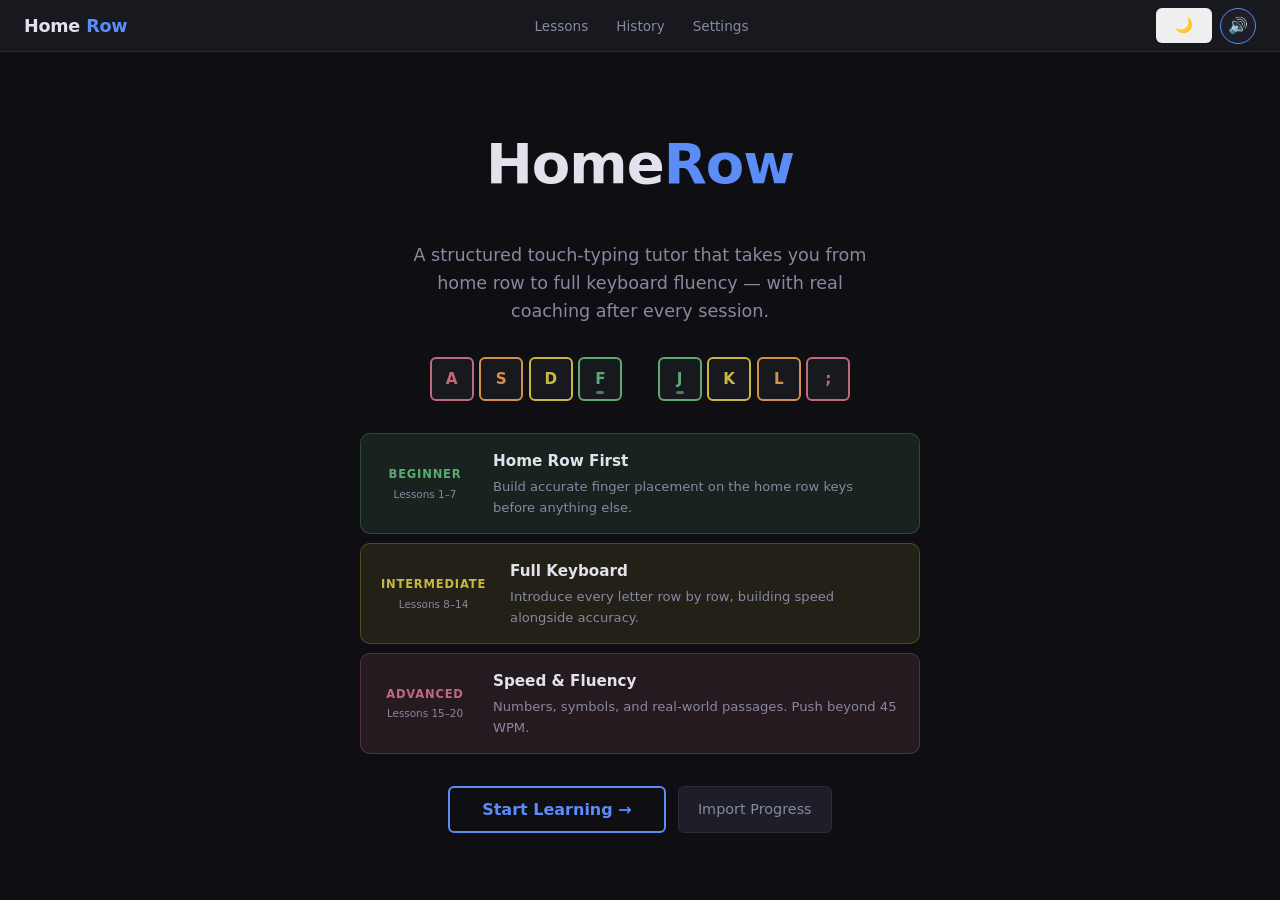
==== homerow.html @ 3796b51f "Add session pass/fail feedback, X button on tutorial modals, keyboard centering, and UX polish - Sum" ====
<!DOCTYPE html>
<html lang="en">
<head>
  <meta charset="UTF-8">
  <meta name="viewport" content="width=device-width, initial-scale=1.0">
  <title>HomeRow — Touch Typing Tutor</title>
  <meta name="description" content="HomeRow: a structured, phase-based touch typing tutor with AI coaching feedback.">
  <link rel="stylesheet" href="./css/style.css">
</head>
<body>

<div id="app">

  <!-- ═══════════════════════════════════════════════════════════
       TOOLBAR
  ════════════════════════════════════════════════════════════ -->
  <header id="toolbar">
    <button class="logo" data-screen="welcome">Home<span>Row</span></button>

    <nav id="toolbar-nav">
      <button class="nav-btn" data-screen="lessons">Lessons</button>
      <button class="nav-btn" data-screen="history">History</button>
      <button class="nav-btn" data-screen="settings">Settings</button>
    </nav>

    <div id="toolbar-right">
      <button id="theme-toggle" title="Switch to light mode">🌙</button>
      <button id="sound-toggle" class="on" title="Sound on — click to mute">🔊</button>
    </div>
  </header>

  <!-- ═══════════════════════════════════════════════════════════
       SCREEN: WELCOME
  ════════════════════════════════════════════════════════════ -->
  <main id="screen-welcome" class="screen active">
    <div class="welcome-logo">Home<span>Row</span></div>
    <p class="welcome-tagline">
      A structured touch-typing tutor that takes you from home row to full keyboard fluency — with real coaching after every session.
    </p>

    <div class="welcome-homerow">
      <div class="welcome-key" data-finger="left-pinky">A</div>
      <div class="welcome-key" data-finger="left-ring">S</div>
      <div class="welcome-key" data-finger="left-middle">D</div>
      <div class="welcome-key welcome-anchor" data-finger="left-index">F</div>
      <div class="welcome-spacer"></div>
      <div class="welcome-key welcome-anchor" data-finger="right-index">J</div>
      <div class="welcome-key" data-finger="right-middle">K</div>
      <div class="welcome-key" data-finger="right-ring">L</div>
      <div class="welcome-key" data-finger="right-pinky">;</div>
    </div>

    <div class="welcome-phases">
      <div class="phase-card phase-card--beginner">
        <div class="phase-label">
          <span class="phase-tag">Beginner</span>
          <span class="phase-lessons">Lessons 1–7</span>
        </div>
        <div class="phase-content">
          <h3>Home Row First</h3>
          <p>Build accurate finger placement on the home row keys before anything else.</p>
        </div>
      </div>
      <div class="phase-card phase-card--intermediate">
        <div class="phase-label">
          <span class="phase-tag">Intermediate</span>
          <span class="phase-lessons">Lessons 8–14</span>
        </div>
        <div class="phase-content">
          <h3>Full Keyboard</h3>
          <p>Introduce every letter row by row, building speed alongside accuracy.</p>
        </div>
      </div>
      <div class="phase-card phase-card--advanced">
        <div class="phase-label">
          <span class="phase-tag">Advanced</span>
          <span class="phase-lessons">Lessons 15–20</span>
        </div>
        <div class="phase-content">
          <h3>Speed &amp; Fluency</h3>
          <p>Numbers, symbols, and real-world passages. Push beyond 45 WPM.</p>
        </div>
      </div>
    </div>

    <div style="display: flex; gap: 0.75rem; flex-wrap: wrap; justify-content: center;">
      <button id="btn-start" class="btn-primary">Start Learning →</button>
      <button id="btn-import-welcome" class="btn-secondary">Import Progress</button>
    </div>
  </main>

  <!-- ═══════════════════════════════════════════════════════════
       SCREEN: LESSON SELECT
  ════════════════════════════════════════════════════════════ -->
  <main id="screen-lessons" class="screen">
    <h2>Choose a Lesson</h2>
    <p class="subtitle">Complete each lesson to unlock the next. Requires 90% accuracy and meeting the WPM target.</p>
    <div id="lessons-grid-root"></div>
  </main>

  <!-- ═══════════════════════════════════════════════════════════
       SCREEN: SESSION (TYPING)
  ════════════════════════════════════════════════════════════ -->
  <main id="screen-session" class="screen">

    <!-- Session header -->
    <div class="session-header">
      <div class="session-info">
        <h2 id="session-lesson-title">Lesson 1: Home Row</h2>
        <span id="session-phase-badge" class="phase-badge beginner">beginner</span>
        <span id="session-length" class="text-dim text-sm" style="margin-left: 0.5rem;">~18 min session</span>
      </div>
      <div class="session-stats">
        <div class="stat-pill">
          <div class="stat-val" id="live-wpm">0</div>
          <div class="stat-lbl">WPM</div>
        </div>
        <div class="stat-pill">
          <div class="stat-val" id="live-accuracy">100%</div>
          <div class="stat-lbl">Accuracy</div>
        </div>
        <div class="stat-pill">
          <div class="stat-val" id="session-time">0:00</div>
          <div class="stat-lbl">Time</div>
        </div>
      </div>
    </div>

    <!-- Exercise info and progress -->
    <div style="display: flex; align-items: center; justify-content: space-between; gap: 1rem;">
      <span class="exercise-label" id="exercise-label">Warmup</span>
      <span class="text-dim text-xs" id="exercise-progress-label">Exercise 1 of 4</span>
    </div>
    <div class="progress-track">
      <div class="progress-fill" id="progress-fill" style="width: 0%"></div>
    </div>

    <!-- Typing area -->
    <div class="typing-area">
      <div id="typing-text" tabindex="0" aria-label="Typing exercise text" role="textbox" aria-readonly="true"></div>
    </div>

    <!-- Keyboard diagram -->
    <div class="keyboard-wrap">
      <div class="keyboard-legend">
        <div class="legend-item"><div class="legend-dot pinky"></div>Pinky</div>
        <div class="legend-item"><div class="legend-dot ring"></div>Ring</div>
        <div class="legend-item"><div class="legend-dot middle"></div>Middle</div>
        <div class="legend-item"><div class="legend-dot index"></div>Index</div>
        <div class="legend-item"><div class="legend-dot thumb"></div>Thumb</div>
      </div>
      <div id="keyboard-diagram" class="keyboard-diagram"></div>
    </div>

    <!-- Footer hints -->
    <div class="session-footer">
      <span class="hint">Just start typing — no need to click the text box.</span>
      <button class="btn-secondary text-sm" id="btn-quit-session"
              onclick="if(confirm('End this session?')) { location.reload(); }">Quit Session</button>
    </div>

  </main>

  <!-- ═══════════════════════════════════════════════════════════
       SCREEN: SUMMARY
  ════════════════════════════════════════════════════════════ -->
  <main id="screen-summary" class="screen">

    <div class="summary-header">
      <h2>Session Complete 🎉</h2>
      <p>Here's how you did.</p>
    </div>

    <!-- Stats grid -->
    <div class="summary-stats">
      <div class="summary-stat">
        <div class="val accent" id="summary-wpm">—</div>
        <div class="lbl">WPM</div>
      </div>
      <div class="summary-stat">
        <div class="val good" id="summary-accuracy">—</div>
        <div class="lbl">Accuracy</div>
      </div>
      <div class="summary-stat">
        <div class="val" id="summary-duration">—</div>
        <div class="lbl">Duration</div>
      </div>
      <div class="summary-stat">
        <div class="val" id="summary-lesson" style="font-size: 1.4rem;">—</div>
        <div class="lbl">Lesson</div>
      </div>
    </div>

    <!-- Unlock banner (shown if lesson unlocked) -->
    <div id="unlock-banner" class="unlock-banner hidden">
      <span class="icon">🔓</span>
      <div>
        <strong>Lesson unlocked!</strong>
        <span id="unlock-lesson-title" style="color: var(--text-dim);">Next lesson title</span>
      </div>
    </div>

    <!-- Not-passed notice (shown if thresholds not met) -->
    <div id="not-passed-notice" class="not-passed-notice hidden">
      <p class="not-passed-heading">Not quite — keep practising this lesson.</p>
      <ul id="not-passed-reasons" class="not-passed-reasons"></ul>
    </div>

    <!-- Problem keys -->
    <div class="problem-keys-section">
      <h3>Problem Keys This Session</h3>
      <div id="problem-key-list" class="problem-key-list"></div>
    </div>

    <!-- AI Feedback -->
    <div class="ai-feedback">
      <h3>Coach Feedback</h3>
      <div id="ai-feedback-text">
        <span class="unavailable">Add your Anthropic API key in Settings to unlock personalised coaching feedback after each session.</span>
      </div>
    </div>

    <!-- Actions -->
    <div class="summary-actions">
      <button id="btn-retry" class="btn-secondary">Try Again</button>
      <button id="btn-next-lesson" class="btn-primary hidden">Next Lesson →</button>
      <button id="btn-lessons-from-summary" class="btn-secondary">All Lessons</button>
    </div>

  </main>

  <!-- ═══════════════════════════════════════════════════════════
       SCREEN: HISTORY
  ════════════════════════════════════════════════════════════ -->
  <main id="screen-history" class="screen">

    <h2>Your Progress</h2>
    <p class="subtitle">WPM and accuracy over your last 30 sessions.</p>

    <div id="history-empty" class="no-history hidden">
      <p>No sessions yet. Complete your first lesson to see your progress here.</p>
    </div>

    <div id="history-content" class="hidden">
      <div class="chart-wrap">
        <h3>Performance Over Time</h3>
        <canvas id="history-chart"></canvas>
        <div class="chart-legend">
          <div class="chart-legend-item">
            <div class="legend-line" style="background: #5b8cf7;"></div>
            WPM
          </div>
          <div class="chart-legend-item">
            <div class="legend-line" style="background: #4cbb8f; border-top: 2px dashed #4cbb8f; background: none;"></div>
            Accuracy %
          </div>
        </div>
      </div>

      <div class="history-table-wrap">
        <h3>Recent Sessions</h3>
        <table class="history-table">
          <thead>
            <tr>
              <th>Date</th>
              <th>Lesson</th>
              <th>Phase</th>
              <th>WPM</th>
              <th>Accuracy</th>
              <th>Duration</th>
            </tr>
          </thead>
          <tbody id="history-tbody"></tbody>
        </table>
      </div>
    </div>

  </main>

  <!-- ═══════════════════════════════════════════════════════════
       SCREEN: SETTINGS
  ════════════════════════════════════════════════════════════ -->
  <main id="screen-settings" class="screen">

    <h2>Settings</h2>
    <p class="subtitle">Preferences are saved automatically to your browser.</p>

    <!-- Appearance -->
    <div class="settings-section">
      <h3>Appearance</h3>

      <div class="setting-row">
        <div class="setting-info">
          <label for="setting-theme">Light Mode</label>
          <p>Switch between the default dark theme and a light theme.</p>
        </div>
        <div class="toggle-wrap">
          <label class="toggle">
            <input type="checkbox" id="setting-theme">
            <span class="toggle-slider"></span>
          </label>
        </div>
      </div>
    </div>

    <!-- Sound & Typing -->
    <div class="settings-section">
      <h3>Typing</h3>

      <div class="setting-row">
        <div class="setting-info">
          <label for="setting-sound">Sound Effects</label>
          <p>Play audio feedback on correct and incorrect keystrokes. Uses keypress.wav and error.wav from assets/sounds/.</p>
        </div>
        <div class="toggle-wrap">
          <label class="toggle">
            <input type="checkbox" id="setting-sound" checked>
            <span class="toggle-slider"></span>
          </label>
        </div>
      </div>

      <div class="setting-row">
        <div class="setting-info">
          <label for="setting-strict">Strict Mode</label>
          <p>Strict Mode requires you to fix every mistake before moving on. This slows you down at first but builds cleaner muscle memory and better accuracy habits long-term. Recommended once you're comfortable with basic key positions.</p>
        </div>
        <div class="toggle-wrap">
          <label class="toggle">
            <input type="checkbox" id="setting-strict">
            <span class="toggle-slider"></span>
          </label>
        </div>
      </div>
    </div>

    <!-- AI Feedback -->
    <div class="settings-section">
      <h3>AI Coaching Feedback</h3>

      <div class="setting-row api-key-row">
        <div class="setting-info">
          <label for="setting-api-key">Anthropic API Key</label>
          <p>Your API key is stored locally on this device only. Only required when running HomeRow locally (not on a server). Get a key at <a href="https://console.anthropic.com" target="_blank" rel="noopener">console.anthropic.com</a>.</p>
        </div>
        <div class="api-key-controls">
          <input type="password" id="setting-api-key" class="api-key-input" placeholder="sk-ant-…" autocomplete="off">
          <button id="btn-save-api-key" class="btn-secondary">Save</button>
        </div>
      </div>
    </div>

    <!-- Data -->
    <div class="settings-section">
      <h3>Progress &amp; Data</h3>

      <div class="setting-row">
        <div class="setting-info">
          <label>Export Progress</label>
          <p>Save all your progress, stats, and preferences as a JSON file. Suggested location: the backups/ folder in your HomeRow project.</p>
        </div>
        <div class="export-import-row">
          <button id="btn-export" class="btn-secondary">Export</button>
          <button id="btn-import" class="btn-secondary">Import</button>
        </div>
      </div>
    </div>

    <!-- Danger zone -->
    <div class="settings-section danger-zone">
      <h3>Danger Zone</h3>
      <div class="setting-row">
        <div class="setting-info">
          <label>Reset All Progress</label>
          <p>Permanently delete all lessons, stats, and saved data. This cannot be undone.</p>
        </div>
        <button id="btn-reset" class="btn-danger">Reset Everything</button>
      </div>
    </div>

  </main>

</div><!-- #app -->

<!-- ═══════════════════════════════════════════════════════════
     MODAL: Hand Placement Tutorial (shown once before first session)
════════════════════════════════════════════════════════════ -->
<div id="modal-hand-tutorial" class="modal-overlay">
  <div class="modal modal-wide">
    <button class="modal-close" id="btn-hand-tutorial-close" aria-label="Close">✕</button>
    <h3>Hand Position — Before You Start</h3>
    <p>Touch typing starts with your fingers in the right place. Spend 30 seconds on this and every lesson will go more smoothly.</p>

    <div class="tutorial-keyboard">
      <div class="tutorial-hand-group">
        <div class="tutorial-hand-label">Left Hand — Home Row</div>
        <div class="tutorial-hand-keys">
          <div class="tutorial-key-col">
            <div class="tutorial-key" data-finger="left-pinky">A</div>
            <span class="tutorial-key-label" data-finger="left-pinky">Pinky</span>
          </div>
          <div class="tutorial-key-col">
            <div class="tutorial-key" data-finger="left-ring">S</div>
            <span class="tutorial-key-label" data-finger="left-ring">Ring</span>
          </div>
          <div class="tutorial-key-col">
            <div class="tutorial-key" data-finger="left-middle">D</div>
            <span class="tutorial-key-label" data-finger="left-middle">Middle</span>
          </div>
          <div class="tutorial-key-col">
            <div class="tutorial-key tutorial-anchor" data-finger="left-index">F</div>
            <span class="tutorial-key-label" data-finger="left-index">Index</span>
          </div>
        </div>
      </div>
      <div class="tutorial-spacer"></div>
      <div class="tutorial-hand-group">
        <div class="tutorial-hand-label">Right Hand — Home Row</div>
        <div class="tutorial-hand-keys">
          <div class="tutorial-key-col">
            <div class="tutorial-key tutorial-anchor" data-finger="right-index">J</div>
            <span class="tutorial-key-label" data-finger="right-index">Index</span>
          </div>
          <div class="tutorial-key-col">
            <div class="tutorial-key" data-finger="right-middle">K</div>
            <span class="tutorial-key-label" data-finger="right-middle">Middle</span>
          </div>
          <div class="tutorial-key-col">
            <div class="tutorial-key" data-finger="right-ring">L</div>
            <span class="tutorial-key-label" data-finger="right-ring">Ring</span>
          </div>
          <div class="tutorial-key-col">
            <div class="tutorial-key" data-finger="right-pinky">;</div>
            <span class="tutorial-key-label" data-finger="right-pinky">Pinky</span>
          </div>
        </div>
      </div>
    </div>
    <div class="tutorial-spacebar-col">
      <div class="tutorial-key tutorial-spacebar" data-finger="thumb">Space</div>
      <span class="tutorial-key-label" data-finger="thumb">Thumb</span>
    </div>

    <ul class="tutorial-tips">
      <li><strong>F and J have raised bumps</strong> — use them to find home position without looking down.</li>
      <li><strong>Curve your fingers lightly</strong> — rest them gently on the keys, not pressing down.</li>
      <li><strong>Return after every keystroke</strong> — always bring fingers back to home row after reaching for another key.</li>
      <li><strong>Eyes on the screen</strong> — the keyboard diagram at the bottom of each session shows which finger to use.</li>
    </ul>

    <button id="btn-hand-tutorial-done" class="btn-primary btn-full">I'm Ready — Let's Type</button>
  </div>
</div>

<!-- ═══════════════════════════════════════════════════════════
     MODAL: New Key Intro (shown at session start when new keys are introduced)
════════════════════════════════════════════════════════════ -->
<div id="modal-new-keys" class="modal-overlay">
  <div class="modal modal-wide">
    <button class="modal-close" id="btn-new-keys-close" aria-label="Close">✕</button>
    <h3>New Keys This Lesson</h3>
    <p id="new-keys-note" class="new-keys-note" hidden></p>
    <p>Here's which finger to use for each new key. The keyboard diagram will highlight the correct finger as you type — don't worry about memorising this now.</p>
    <div id="new-key-cards" class="new-key-cards"></div>
    <button id="btn-new-keys-done" class="btn-primary btn-full">Start Session</button>
  </div>
</div>

<!-- ═══════════════════════════════════════════════════════════
     MODAL: Confirm Reset
════════════════════════════════════════════════════════════ -->
<div id="modal-reset" class="modal-overlay">
  <div class="modal">
    <h3>Reset All Progress?</h3>
    <p>This will permanently delete all your lessons, session history, problem key data, and preferences. This action cannot be undone. Export your progress first if you want a backup.</p>
    <div class="modal-actions">
      <button id="btn-cancel-reset" class="btn-secondary">Cancel</button>
      <button id="btn-confirm-reset" class="btn-danger">Yes, Reset Everything</button>
    </div>
  </div>
</div>

<!-- Toast container -->
<div id="toast-container"></div>

<!-- ─── Scripts ──────────────────────────────────────────────────────────── -->
<!-- Load order matters: storage → tracker → lessons → app -->
<script src="./js/storage.js"></script>
<script src="./js/tracker.js"></script>
<script src="./js/lessons.js"></script>
<script src="./js/app.js"></script>

</body>
</html>
---- css/style.css ----
/* ══════════════════════════════════════════════════════════════════════════════
   HomeRow — Main Stylesheet
   Dark mode, calm and focused. All visual design lives here.
   ══════════════════════════════════════════════════════════════════════════════ */

/* ─── Variables ──────────────────────────────────────────────────────────────── */

:root {
  --bg:         #0f0f13;
  --surface:    #18181f;
  --card:       #1e1e28;
  --border:     #2a2a38;
  --input-bg:   #13131a;

  --text:       #e2e2ec;
  --text-dim:   #8888a0;
  --text-faint: #444458;

  --accent:     #5b8cf7;
  --accent-dim: #3a6be0;
  --success:    #4cbb8f;
  --error:      #e05c6e;
  --warning:    #e8a84e;
  --info:       #7bbfed;

  /* Finger colours */
  --finger-pinky:  #c0697a;
  --finger-ring:   #d4904d;
  --finger-middle: #c9b840;
  --finger-index:  #5baa72;
  --finger-thumb:  #5b8cf7;

  /* Phase / session badge tints */
  --badge-bg-beginner:     #1a3a2a;
  --badge-bg-intermediate: #2a2a1a;
  --badge-bg-advanced:     #1a1a3a;

  --radius:    10px;
  --radius-sm: 6px;
  --shadow:    0 4px 24px rgba(0,0,0,0.5);
  --transition: 0.18s ease;
}

/* ─── Light Mode Overrides ───────────────────────────────────────────────────── */

body.light {
  --bg:         #f2f2f7;
  --surface:    #ffffff;
  --card:       #e8e8f0;
  --border:     #d0d0e0;
  --input-bg:   #fafafd;

  --text:       #1a1a2e;
  --text-dim:   #55556a;
  --text-faint: #aaaabc;

  --shadow: 0 4px 24px rgba(0,0,0,0.10);

  /* Phase / session badge tints */
  --badge-bg-beginner:     #d4ede2;
  --badge-bg-intermediate: #ede8d4;
  --badge-bg-advanced:     #d4d4ed;

  /* Finger colours — slightly deeper for contrast on light bg */
  --finger-pinky:  #b85566;
  --finger-ring:   #c47a35;
  --finger-middle: #a89a20;
  --finger-index:  #3d9458;
  --finger-thumb:  #3a6be0;
}

/* ─── Reset & Base ───────────────────────────────────────────────────────────── */

*, *::before, *::after { box-sizing: border-box; margin: 0; padding: 0; }

html { font-size: 16px; }

body {
  font-family: 'Segoe UI', system-ui, -apple-system, sans-serif;
  background: var(--bg);
  color: var(--text);
  min-height: 100vh;
  line-height: 1.6;
  overflow-x: hidden;
}

a { color: var(--accent); text-decoration: none; }
a:hover { text-decoration: underline; }

button {
  cursor: pointer;
  font-family: inherit;
  font-size: 0.9rem;
  border: none;
  border-radius: var(--radius-sm);
  padding: 0.55rem 1.2rem;
  transition: filter var(--transition), transform var(--transition), background var(--transition);
}
button:hover  { filter: brightness(1.1); }
button:active { transform: scale(0.97); }

input, select, textarea {
  font-family: inherit;
  font-size: 0.9rem;
  background: var(--input-bg);
  color: var(--text);
  border: 1px solid var(--border);
  border-radius: var(--radius-sm);
  padding: 0.5rem 0.75rem;
  outline: none;
  transition: border-color var(--transition);
}
input:focus, select:focus, textarea:focus {
  border-color: var(--accent);
}

/* ─── Layout ─────────────────────────────────────────────────────────────────── */

#app {
  display: flex;
  flex-direction: column;
  min-height: 100vh;
}

/* ─── Header / Toolbar ───────────────────────────────────────────────────────── */

#toolbar {
  display: flex;
  align-items: center;
  justify-content: space-between;
  padding: 0 1.5rem;
  height: 52px;
  background: var(--surface);
  border-bottom: 1px solid var(--border);
  position: sticky;
  top: 0;
  z-index: 100;
  gap: 1rem;
}

#toolbar .logo {
  font-size: 1.1rem;
  font-weight: 700;
  color: var(--text);
  letter-spacing: -0.3px;
  display: flex;
  align-items: center;
  gap: 0.4rem;
  background: none;
  border: none;
  padding: 0;
  cursor: pointer;
  transition: opacity var(--transition);
}
#toolbar .logo:hover { opacity: 0.75; }
#toolbar .logo span { color: var(--accent); }

#toolbar-nav {
  display: flex;
  align-items: center;
  gap: 0.25rem;
}

.nav-btn {
  background: transparent;
  color: var(--text-dim);
  padding: 0.4rem 0.75rem;
  border-radius: var(--radius-sm);
  font-size: 0.85rem;
}
.nav-btn:hover  { background: var(--card); color: var(--text); filter: none; }
.nav-btn.active { background: var(--card); color: var(--accent); }

#toolbar-right {
  display: flex;
  align-items: center;
  gap: 0.5rem;
}

/* Sound toggle */
#sound-toggle {
  background: var(--card);
  color: var(--text-dim);
  border: 1px solid var(--border);
  width: 36px;
  height: 36px;
  border-radius: 50%;
  font-size: 1rem;
  display: flex;
  align-items: center;
  justify-content: center;
  padding: 0;
  transition: color var(--transition), border-color var(--transition);
}
#sound-toggle.on  { color: var(--accent); border-color: var(--accent); }
#sound-toggle.off { color: var(--text-faint); }

/* ─── Screens ────────────────────────────────────────────────────────────────── */

.screen {
  display: none;
  flex: 1;
  padding: 2rem 1.5rem;
  max-width: 900px;
  margin: 0 auto;
  width: 100%;
  animation: fadeIn 0.25s ease;
}
.screen.active { display: flex; flex-direction: column; }

@keyframes fadeIn { from { opacity: 0; transform: translateY(8px); } to { opacity: 1; transform: none; } }

/* ─── Welcome Screen ─────────────────────────────────────────────────────────── */

#screen-welcome {
  align-items: center;
  justify-content: center;
  text-align: center;
  gap: 2rem;
}

.welcome-logo {
  font-size: 3.5rem;
  font-weight: 800;
  letter-spacing: -1px;
  color: var(--text);
}
.welcome-logo span { color: var(--accent); }

.welcome-tagline {
  font-size: 1.1rem;
  color: var(--text-dim);
  max-width: 480px;
}

/* Home row key display on welcome screen */
.welcome-homerow {
  display: flex;
  align-items: center;
  justify-content: center;
  gap: 0.35rem;
}
.welcome-spacer { width: 1.5rem; flex-shrink: 0; }
.welcome-key {
  width: 44px;
  height: 44px;
  border-radius: var(--radius-sm);
  border: 2px solid var(--border);
  background: var(--surface);
  display: flex;
  align-items: center;
  justify-content: center;
  font-size: 0.95rem;
  font-weight: 700;
  text-transform: uppercase;
  position: relative;
  transition: border-color var(--transition);
}
.welcome-key[data-finger="left-pinky"],
.welcome-key[data-finger="right-pinky"]  { border-color: var(--finger-pinky); color: var(--finger-pinky); }
.welcome-key[data-finger="left-ring"],
.welcome-key[data-finger="right-ring"]   { border-color: var(--finger-ring);  color: var(--finger-ring); }
.welcome-key[data-finger="left-middle"],
.welcome-key[data-finger="right-middle"] { border-color: var(--finger-middle); color: var(--finger-middle); }
.welcome-key[data-finger="left-index"],
.welcome-key[data-finger="right-index"]  { border-color: var(--finger-index); color: var(--finger-index); }
.welcome-anchor {
  position: relative;
}
.welcome-anchor::after {
  content: '';
  position: absolute;
  bottom: 5px;
  left: 50%;
  transform: translateX(-50%);
  width: 8px;
  height: 3px;
  border-radius: 2px;
  background: currentColor;
  opacity: 0.7;
}

.welcome-phases {
  display: flex;
  flex-direction: column;
  gap: 0.6rem;
  width: 100%;
  max-width: 560px;
}

.phase-card {
  display: flex;
  align-items: center;
  gap: 1.5rem;
  padding: 0.9rem 1.25rem;
  border-radius: var(--radius);
  border: 1px solid transparent;
  text-align: left;
}
.phase-card--beginner    { background: rgba(91, 170, 114, 0.12); border-color: rgba(91, 170, 114, 0.3); }
.phase-card--intermediate { background: rgba(201, 184, 64, 0.10); border-color: rgba(201, 184, 64, 0.28); }
.phase-card--advanced    { background: rgba(192, 105, 122, 0.12); border-color: rgba(192, 105, 122, 0.3); }

.phase-label {
  display: flex;
  flex-direction: column;
  align-items: center;
  min-width: 5.5rem;
  flex-shrink: 0;
  gap: 0.15rem;
}
.phase-tag {
  font-size: 0.72rem;
  font-weight: 700;
  text-transform: uppercase;
  letter-spacing: 0.07em;
}
.phase-card--beginner    .phase-tag { color: var(--finger-index); }
.phase-card--intermediate .phase-tag { color: var(--finger-middle); }
.phase-card--advanced    .phase-tag { color: var(--finger-pinky); }
.phase-lessons {
  font-size: 0.65rem;
  color: var(--text-dim);
  white-space: nowrap;
}

.phase-content h3 { font-size: 0.95rem; margin-bottom: 0.2rem; }
.phase-content p  { font-size: 0.82rem; color: var(--text-dim); margin: 0; }

.btn-primary {
  background: transparent;
  color: var(--accent);
  border: 2px solid var(--accent);
  font-size: 1rem;
  font-weight: 600;
  padding: 0.75rem 2rem;
  border-radius: var(--radius-sm);
}
.btn-primary:hover { background: var(--accent); color: #fff; filter: none; }

.btn-secondary {
  background: var(--card);
  color: var(--text-dim);
  border: 1px solid var(--border);
}
.btn-secondary:hover { background: var(--accent); color: #fff; border-color: var(--accent); filter: none; }

/* Keyboard navigation focus — same visual as hover */
.kb-focus {
  background: var(--accent) !important;
  color: #fff !important;
  border-color: var(--accent) !important;
  filter: none !important;
  outline: none;
}

/* ─── Lesson Select Screen ───────────────────────────────────────────────────── */

#screen-lessons h2 {
  font-size: 1.4rem;
  margin-bottom: 0.4rem;
}
#screen-lessons .subtitle {
  color: var(--text-dim);
  font-size: 0.9rem;
  margin-bottom: 1.75rem;
}

.phase-section { margin-bottom: 2rem; }
.phase-section h3 {
  font-size: 0.78rem;
  font-weight: 700;
  text-transform: uppercase;
  letter-spacing: 0.1em;
  color: var(--text-dim);
  margin-bottom: 0.75rem;
  padding-bottom: 0.5rem;
  border-bottom: 1px solid var(--border);
}

.lessons-grid {
  display: grid;
  grid-template-columns: repeat(auto-fill, minmax(240px, 1fr));
  gap: 0.75rem;
}

.lesson-card {
  background: var(--card);
  border: 1px solid var(--border);
  border-radius: var(--radius);
  padding: 1rem 1.25rem;
  cursor: pointer;
  transition: border-color var(--transition), background var(--transition), transform var(--transition);
  position: relative;
}
.lesson-card:hover:not(.locked) {
  border-color: var(--accent);
  background: var(--border);
  transform: translateY(-2px);
}
.lesson-card.locked {
  opacity: 0.45;
  cursor: not-allowed;
}
.lesson-card.current { border-color: var(--accent); }
.lesson-card.completed { border-color: var(--success); }

.lesson-card .lesson-num {
  font-size: 0.72rem;
  color: var(--text-faint);
  font-weight: 600;
  text-transform: uppercase;
  letter-spacing: 0.06em;
  margin-bottom: 0.3rem;
}
.lesson-card h4 { font-size: 0.95rem; margin-bottom: 0.2rem; }
.lesson-card .lesson-keys {
  font-size: 0.78rem;
  color: var(--text-dim);
  font-family: 'Courier New', monospace;
}
.lesson-card .lesson-status {
  position: absolute;
  top: 0.75rem;
  right: 0.85rem;
  font-size: 0.9rem;
}
.lesson-card .best-stats {
  margin-top: 0.6rem;
  font-size: 0.75rem;
  color: var(--text-dim);
}
.best-stats .stat { color: var(--success); font-weight: 600; }

/* ─── Session Screen ─────────────────────────────────────────────────────────── */

#screen-session {
  gap: 1.25rem;
}

/* Session header */
.session-header {
  display: flex;
  align-items: center;
  justify-content: space-between;
  flex-wrap: wrap;
  gap: 0.5rem;
}
.session-info h2 { font-size: 1.1rem; }
.session-info .phase-badge {
  display: inline-block;
  font-size: 0.7rem;
  font-weight: 700;
  text-transform: uppercase;
  letter-spacing: 0.08em;
  padding: 0.2rem 0.55rem;
  border-radius: 20px;
  margin-left: 0.5rem;
  vertical-align: middle;
}
.phase-badge.beginner     { background: var(--badge-bg-beginner);     color: var(--success); }
.phase-badge.intermediate { background: var(--badge-bg-intermediate); color: var(--warning); }
.phase-badge.advanced     { background: var(--badge-bg-advanced);     color: var(--info); }

.session-stats {
  display: flex;
  gap: 1.25rem;
}
.stat-pill {
  text-align: center;
}
.stat-pill .stat-val {
  font-size: 1.4rem;
  font-weight: 700;
  line-height: 1;
  color: var(--text);
}
.stat-pill .stat-lbl {
  font-size: 0.7rem;
  color: var(--text-dim);
  text-transform: uppercase;
  letter-spacing: 0.06em;
}

/* Exercise label */
.exercise-label {
  font-size: 0.78rem;
  font-weight: 600;
  color: var(--text-dim);
  text-transform: uppercase;
  letter-spacing: 0.08em;
}

/* Progress bar */
.progress-track {
  height: 4px;
  background: var(--border);
  border-radius: 2px;
  overflow: hidden;
}
.progress-fill {
  height: 100%;
  background: var(--accent);
  border-radius: 2px;
  transition: width 0.1s ease;
}

/* Typing area */
.typing-area {
  background: var(--card);
  border: 1px solid var(--border);
  border-radius: var(--radius);
  padding: 1.75rem 2rem;
  min-height: 100px;
  position: relative;
}

#typing-text {
  font-family: 'Courier New', 'Consolas', monospace;
  font-size: 1.35rem;
  line-height: 2;
  letter-spacing: 0.04em;
  word-break: break-word;
  user-select: none;
  outline: none;
}

#typing-text span {
  position: relative;
  transition: color 0.05s;
}
#typing-text span.pending  { color: var(--text-faint); }
#typing-text span.correct  { color: var(--success); }
#typing-text span.error    { color: var(--error); text-decoration: underline; }
#typing-text span.current {
  color: var(--text);
  background: rgba(91,140,247,0.18);
  border-radius: 2px;
  outline: 2px solid var(--accent);
  outline-offset: 1px;
  animation: blink 1s step-end infinite;
}
@keyframes blink {
  50% { outline-color: transparent; }
}

/* Cursor shaking on strict mode error */
.typing-area.shake {
  animation: shake 0.3s ease;
}
@keyframes shake {
  0%, 100% { transform: translateX(0); }
  20%       { transform: translateX(-5px); }
  40%       { transform: translateX(5px); }
  60%       { transform: translateX(-3px); }
  80%       { transform: translateX(3px); }
}

.session-footer {
  display: flex;
  align-items: center;
  justify-content: space-between;
  flex-wrap: wrap;
  gap: 0.5rem;
}
.session-footer .hint {
  font-size: 0.8rem;
  color: var(--text-faint);
}

/* ─── Keyboard Diagram ───────────────────────────────────────────────────────── */

.keyboard-wrap {
  background: var(--surface);
  border: 1px solid var(--border);
  border-radius: var(--radius);
  padding: 1rem 1.25rem;
  display: flex;
  flex-direction: column;
  align-items: center;
}

.keyboard-legend {
  display: flex;
  gap: 1rem;
  flex-wrap: wrap;
  justify-content: center;
  margin-bottom: 0.75rem;
}
.legend-item {
  display: flex;
  align-items: center;
  gap: 0.35rem;
  font-size: 0.72rem;
  color: var(--text-dim);
}
.legend-dot {
  width: 10px;
  height: 10px;
  border-radius: 50%;
}
.legend-dot.pinky  { background: var(--finger-pinky); }
.legend-dot.ring   { background: var(--finger-ring); }
.legend-dot.middle { background: var(--finger-middle); }
.legend-dot.index  { background: var(--finger-index); }
.legend-dot.thumb  { background: var(--finger-thumb); }

.keyboard-diagram {
  display: flex;
  flex-direction: column;
  gap: 4px;
  align-items: flex-start;
}

.kb-row {
  display: flex;
  gap: 4px;
}

.kb-key {
  display: flex;
  align-items: center;
  justify-content: center;
  width: 36px;
  height: 36px;
  border-radius: 5px;
  font-family: 'Courier New', monospace;
  font-size: 0.7rem;
  font-weight: 600;
  background: var(--card);
  border: 1px solid var(--border);
  color: var(--text-dim);
  transition: all 0.12s ease;
  position: relative;
}

/* Finger colour dots on keys */
.kb-key[data-finger="left-pinky"]   { border-bottom: 3px solid var(--finger-pinky); }
.kb-key[data-finger="left-ring"]    { border-bottom: 3px solid var(--finger-ring); }
.kb-key[data-finger="left-middle"]  { border-bottom: 3px solid var(--finger-middle); }
.kb-key[data-finger="left-index"]   { border-bottom: 3px solid var(--finger-index); }
.kb-key[data-finger="right-index"]  { border-bottom: 3px solid var(--finger-index); }
.kb-key[data-finger="right-middle"] { border-bottom: 3px solid var(--finger-middle); }
.kb-key[data-finger="right-ring"]   { border-bottom: 3px solid var(--finger-ring); }
.kb-key[data-finger="right-pinky"]  { border-bottom: 3px solid var(--finger-pinky); }

/* Active key (next to type) */
.kb-key.active {
  background: var(--accent);
  color: #fff;
  border-color: var(--accent);
  transform: scale(1.18);
  z-index: 1;
  box-shadow: 0 0 14px rgba(91,140,247,0.6);
  animation: keyPulse 0.6s ease infinite alternate;
}
@keyframes keyPulse {
  from { box-shadow: 0 0 8px rgba(91,140,247,0.4); }
  to   { box-shadow: 0 0 20px rgba(91,140,247,0.85); }
}

/* Space bar */
.kb-spacebar {
  width: 200px;
  height: 32px;
  border-radius: 5px;
  background: var(--card);
  border: 1px solid var(--border);
  border-bottom: 3px solid var(--finger-thumb);
  margin: 0 auto;
  transition: all 0.12s ease;
}
.kb-spacebar.active {
  background: var(--accent);
  border-color: var(--accent);
  box-shadow: 0 0 14px rgba(91,140,247,0.6);
}

/* ─── Summary Screen ─────────────────────────────────────────────────────────── */

#screen-summary {
  gap: 1.5rem;
}

.summary-header { text-align: center; }
.summary-header h2 {
  font-size: 1.8rem;
  margin-bottom: 0.35rem;
}
.summary-header p { color: var(--text-dim); }

.summary-stats {
  display: grid;
  grid-template-columns: repeat(4, 1fr);
  gap: 1rem;
}

.summary-stat {
  background: var(--card);
  border: 1px solid var(--border);
  border-radius: var(--radius);
  padding: 1.1rem;
  text-align: center;
}
.summary-stat .val {
  font-size: 2.2rem;
  font-weight: 700;
  line-height: 1.1;
}
.summary-stat .val.good    { color: var(--success); }
.summary-stat .val.warning { color: var(--warning); }
.summary-stat .val.accent  { color: var(--accent); }
.summary-stat .lbl {
  font-size: 0.75rem;
  color: var(--text-dim);
  text-transform: uppercase;
  letter-spacing: 0.07em;
  margin-top: 0.25rem;
}

/* Unlock banner */
.unlock-banner {
  background: linear-gradient(135deg, #1a2a1a, #1e3028);
  border: 1px solid var(--success);
  border-radius: var(--radius);
  padding: 1rem 1.5rem;
  display: flex;
  align-items: center;
  gap: 0.75rem;
  font-size: 0.9rem;
}
.unlock-banner .icon { font-size: 1.4rem; }
.unlock-banner strong { color: var(--success); }

.not-passed-notice {
  background: rgba(255, 90, 90, 0.08);
  border: 1px solid rgba(255, 90, 90, 0.35);
  border-radius: var(--radius);
  padding: 0.9rem 1.25rem;
  font-size: 0.88rem;
}
.not-passed-heading {
  font-weight: 600;
  color: var(--text);
  margin: 0 0 0.5rem;
}
.not-passed-reasons {
  list-style: none;
  padding: 0;
  margin: 0;
  display: flex;
  flex-direction: column;
  gap: 0.25rem;
}
.not-passed-fail {
  color: #ff6b6b;
}
.not-passed-fail::before { content: '✗  '; }

/* Problem keys */
.problem-keys-section { }
.problem-keys-section h3 {
  font-size: 0.85rem;
  font-weight: 600;
  color: var(--text-dim);
  margin-bottom: 0.75rem;
  text-transform: uppercase;
  letter-spacing: 0.07em;
}

.problem-key-list {
  display: flex;
  gap: 0.5rem;
  flex-wrap: wrap;
}

.problem-key-chip {
  background: var(--card);
  border: 1px solid var(--border);
  border-radius: 6px;
  padding: 0.3rem 0.75rem;
  font-family: 'Courier New', monospace;
  font-size: 0.85rem;
  display: flex;
  align-items: center;
  gap: 0.4rem;
}
.problem-key-chip .rate {
  color: var(--error);
  font-size: 0.72rem;
  font-weight: 600;
}

/* AI Feedback */
.ai-feedback {
  background: var(--card);
  border: 1px solid var(--border);
  border-left: 3px solid var(--accent);
  border-radius: var(--radius);
  padding: 1.25rem 1.5rem;
}
.ai-feedback h3 {
  font-size: 0.8rem;
  font-weight: 700;
  color: var(--accent);
  text-transform: uppercase;
  letter-spacing: 0.08em;
  margin-bottom: 0.75rem;
}
.ai-feedback p {
  font-size: 0.92rem;
  line-height: 1.65;
  color: var(--text);
}
.ai-feedback .loading {
  color: var(--text-dim);
  font-style: italic;
}
.ai-feedback .unavailable { color: var(--text-dim); font-size: 0.85rem; }
.ai-feedback .feedback-upgrade { color: var(--text-dim); font-size: 0.8rem; margin-top: 0.5rem; }

/* Summary actions */
.summary-actions {
  display: flex;
  gap: 0.75rem;
  justify-content: center;
  flex-wrap: wrap;
}

/* ─── History Screen ─────────────────────────────────────────────────────────── */

#screen-history {
  gap: 1.5rem;
}

#screen-history h2 {
  font-size: 1.4rem;
  margin-bottom: 0.15rem;
}
#screen-history .subtitle {
  color: var(--text-dim);
  font-size: 0.9rem;
  margin-bottom: 1rem;
}

.chart-wrap {
  background: var(--card);
  border: 1px solid var(--border);
  border-radius: var(--radius);
  padding: 1.5rem;
}
.chart-wrap h3 {
  font-size: 0.85rem;
  font-weight: 600;
  color: var(--text-dim);
  margin-bottom: 1rem;
  text-transform: uppercase;
  letter-spacing: 0.07em;
}

#history-chart {
  width: 100%;
  height: 220px;
  display: block;
}

.chart-legend {
  display: flex;
  gap: 1.25rem;
  margin-top: 0.75rem;
  flex-wrap: wrap;
}
.chart-legend-item {
  display: flex;
  align-items: center;
  gap: 0.4rem;
  font-size: 0.78rem;
  color: var(--text-dim);
}
.legend-line {
  width: 24px;
  height: 3px;
  border-radius: 2px;
}

.history-table-wrap {
  background: var(--card);
  border: 1px solid var(--border);
  border-radius: var(--radius);
  overflow: hidden;
}
.history-table-wrap h3 {
  font-size: 0.85rem;
  font-weight: 600;
  color: var(--text-dim);
  padding: 0.85rem 1.25rem;
  border-bottom: 1px solid var(--border);
  text-transform: uppercase;
  letter-spacing: 0.07em;
}

.history-table {
  width: 100%;
  border-collapse: collapse;
  font-size: 0.85rem;
}
.history-table th {
  text-align: left;
  padding: 0.5rem 1.25rem;
  color: var(--text-dim);
  font-weight: 600;
  font-size: 0.75rem;
  text-transform: uppercase;
  letter-spacing: 0.06em;
  border-bottom: 1px solid var(--border);
}
.history-table td {
  padding: 0.55rem 1.25rem;
  border-bottom: 1px solid rgba(255,255,255,0.04);
  color: var(--text);
}
.history-table tr:last-child td { border-bottom: none; }
.history-table tr:hover td { background: rgba(255,255,255,0.03); }

.badge {
  display: inline-block;
  padding: 0.15rem 0.5rem;
  border-radius: 20px;
  font-size: 0.7rem;
  font-weight: 600;
  text-transform: capitalize;
}
.badge.beginner     { background: var(--badge-bg-beginner);     color: var(--success); }
.badge.intermediate { background: var(--badge-bg-intermediate); color: var(--warning); }
.badge.advanced     { background: var(--badge-bg-advanced);     color: var(--info); }

.no-history {
  text-align: center;
  padding: 3rem;
  color: var(--text-dim);
  font-size: 0.9rem;
}

/* ─── Settings Screen ────────────────────────────────────────────────────────── */

#screen-settings {
  gap: 1.5rem;
  max-width: 680px;
}

#screen-settings h2 {
  font-size: 1.4rem;
  margin-bottom: 0.15rem;
}
#screen-settings .subtitle {
  color: var(--text-dim);
  font-size: 0.9rem;
  margin-bottom: 0.5rem;
}

.settings-section {
  background: var(--card);
  border: 1px solid var(--border);
  border-radius: var(--radius);
  overflow: hidden;
}
.settings-section h3 {
  font-size: 0.78rem;
  font-weight: 700;
  text-transform: uppercase;
  letter-spacing: 0.09em;
  color: var(--text-dim);
  padding: 0.85rem 1.25rem;
  border-bottom: 1px solid var(--border);
}

.setting-row {
  display: flex;
  align-items: flex-start;
  justify-content: space-between;
  padding: 1rem 1.25rem;
  gap: 1.5rem;
  border-bottom: 1px solid rgba(255,255,255,0.04);
}
.setting-row:last-child { border-bottom: none; }

.setting-info { flex: 1; }
.setting-info label {
  display: block;
  font-size: 0.9rem;
  font-weight: 500;
  margin-bottom: 0.25rem;
  cursor: pointer;
}
.setting-info p {
  font-size: 0.8rem;
  color: var(--text-dim);
  line-height: 1.5;
}

/* Toggle switch */
.toggle-wrap { flex-shrink: 0; margin-top: 4px; }
.toggle {
  position: relative;
  width: 44px;
  height: 24px;
  display: inline-block;
}
.toggle input { display: none; }
.toggle-slider {
  position: absolute;
  inset: 0;
  background: var(--border);
  border-radius: 24px;
  cursor: pointer;
  transition: background var(--transition);
}
.toggle-slider::before {
  content: '';
  position: absolute;
  width: 18px;
  height: 18px;
  background: var(--text-dim);
  border-radius: 50%;
  top: 3px;
  left: 3px;
  transition: transform var(--transition), background var(--transition);
}
.toggle input:checked + .toggle-slider {
  background: var(--accent);
}
.toggle input:checked + .toggle-slider::before {
  transform: translateX(20px);
  background: #fff;
}

.api-key-input {
  width: 100%;
  max-width: 340px;
  font-family: 'Courier New', monospace;
  font-size: 0.85rem;
}
.api-key-row { flex-direction: column; gap: 0.6rem; }
.api-key-row .api-key-controls { display: flex; gap: 0.5rem; align-items: center; flex-wrap: wrap; }

.danger-zone .setting-row { padding: 1rem 1.25rem; }
.btn-danger {
  background: rgba(224,92,110,0.15);
  color: var(--error);
  border: 1px solid rgba(224,92,110,0.3);
}
.btn-danger:hover { background: rgba(224,92,110,0.25); filter: none; }

/* Export/Import */
.export-import-row {
  display: flex;
  gap: 0.5rem;
  flex-wrap: wrap;
}

/* ─── Modals ─────────────────────────────────────────────────────────────────── */

.modal-overlay {
  display: none;
  position: fixed;
  inset: 0;
  background: rgba(0,0,0,0.6);
  z-index: 200;
  align-items: center;
  justify-content: center;
  padding: 1rem;
}
.modal-overlay.open { display: flex; }

.modal {
  background: var(--card);
  border: 1px solid var(--border);
  border-radius: var(--radius);
  padding: 2rem;
  max-width: 460px;
  width: 100%;
  box-shadow: var(--shadow);
  animation: modalIn 0.2s ease;
  position: relative;
}
.modal-close {
  position: absolute;
  top: 0.75rem;
  right: 0.75rem;
  background: none;
  border: none;
  color: var(--text-dim);
  font-size: 1.2rem;
  line-height: 1;
  cursor: pointer;
  padding: 0.25rem 0.5rem;
  border-radius: var(--radius);
  transition: color 0.15s, background 0.15s;
}
.modal-close:hover { color: var(--text); background: var(--border); }
@keyframes modalIn { from { transform: scale(0.95); opacity: 0; } to { transform: none; opacity: 1; } }

.modal h3 { font-size: 1.2rem; margin-bottom: 0.5rem; }
.modal p { color: var(--text-dim); font-size: 0.9rem; margin-bottom: 1.25rem; }
.modal-actions { display: flex; gap: 0.75rem; justify-content: flex-end; flex-wrap: wrap; }

/* ─── Tutorial modals ────────────────────────────────────────────────────────── */

.modal-wide { max-width: 580px; }
.btn-full   { width: 100%; margin-top: 1.5rem; }

/* Tutorial keyboard layout */
.tutorial-keyboard {
  display: flex;
  align-items: flex-start;
  justify-content: center;
  gap: 1rem;
  margin: 1.5rem 0 0.5rem;
}
.tutorial-hand-group {
  display: flex;
  flex-direction: column;
  align-items: center;
  gap: 0.5rem;
}
.tutorial-hand-label {
  font-size: 0.68rem;
  font-weight: 700;
  text-transform: uppercase;
  letter-spacing: 0.07em;
  color: var(--text-dim);
}
.tutorial-hand-keys {
  display: flex;
  gap: 0.4rem;
}
.tutorial-key-col {
  display: flex;
  flex-direction: column;
  align-items: center;
  gap: 0.35rem;
}
.tutorial-key-label {
  font-size: 0.6rem;
  font-weight: 600;
  text-transform: uppercase;
  letter-spacing: 0.03em;
  opacity: 0.85;
}
.tutorial-key-label[data-finger="left-pinky"],
.tutorial-key-label[data-finger="right-pinky"]  { color: var(--finger-pinky); }
.tutorial-key-label[data-finger="left-ring"],
.tutorial-key-label[data-finger="right-ring"]   { color: var(--finger-ring); }
.tutorial-key-label[data-finger="left-middle"],
.tutorial-key-label[data-finger="right-middle"] { color: var(--finger-middle); }
.tutorial-key-label[data-finger="left-index"],
.tutorial-key-label[data-finger="right-index"]  { color: var(--finger-index); }
.tutorial-key-label[data-finger="thumb"]        { color: var(--finger-thumb); }
.tutorial-spacebar-col {
  display: flex;
  flex-direction: column;
  align-items: center;
  gap: 0.35rem;
  margin: 0.5rem 0 1.5rem;
}
.tutorial-spacer { width: 2rem; flex-shrink: 0; }
.tutorial-key {
  width: 52px;
  height: 52px;
  border-radius: var(--radius-sm);
  border: 2px solid var(--border);
  background: var(--surface);
  display: flex;
  align-items: center;
  justify-content: center;
  font-size: 1.1rem;
  font-weight: 700;
  text-transform: uppercase;
  position: relative;
  transition: border-color var(--transition);
}
.tutorial-key[data-finger="left-pinky"],
.tutorial-key[data-finger="right-pinky"]  { border-color: var(--finger-pinky); color: var(--finger-pinky); }
.tutorial-key[data-finger="left-ring"],
.tutorial-key[data-finger="right-ring"]   { border-color: var(--finger-ring);  color: var(--finger-ring); }
.tutorial-key[data-finger="left-middle"],
.tutorial-key[data-finger="right-middle"] { border-color: var(--finger-middle);color: var(--finger-middle); }
.tutorial-key[data-finger="left-index"],
.tutorial-key[data-finger="right-index"]  { border-color: var(--finger-index); color: var(--finger-index); }

/* F and J anchor keys get a small bump indicator */
.tutorial-anchor::after {
  content: '';
  position: absolute;
  bottom: 6px;
  left: 50%;
  transform: translateX(-50%);
  width: 10px;
  height: 3px;
  border-radius: 2px;
  background: currentColor;
  opacity: 0.7;
}

/* Spacebar key */
.tutorial-spacebar {
  width: 280px;
  height: 40px;
  border-radius: 6px;
}
.tutorial-key[data-finger="thumb"] { border-color: var(--finger-thumb); color: var(--finger-thumb); }

/* Tips list */
.tutorial-tips {
  list-style: none;
  display: flex;
  flex-direction: column;
  gap: 0.5rem;
  margin-bottom: 0.25rem;
}
.tutorial-tips li {
  font-size: 0.88rem;
  color: var(--text-dim);
  padding-left: 1.2rem;
  position: relative;
}
.tutorial-tips li::before {
  content: '→';
  position: absolute;
  left: 0;
  color: var(--accent);
}
.tutorial-tips li strong { color: var(--text); }

/* New key intro note (e.g. "Left Hand Home Row") */
.new-keys-note {
  font-size: 0.85rem;
  font-weight: 600;
  color: var(--accent);
  margin: -0.5rem 0 0.25rem;
}

/* New key cards */
.new-key-cards {
  display: grid;
  grid-template-columns: repeat(auto-fill, minmax(240px, 1fr));
  gap: 0.75rem;
  margin-top: 1rem;
}
.new-key-card {
  display: flex;
  align-items: center;
  gap: 1rem;
  background: var(--surface);
  border: 1px solid var(--border);
  border-radius: var(--radius-sm);
  padding: 0.85rem 1rem;
}
.key-badge-large {
  width: 44px;
  height: 44px;
  border-radius: var(--radius-sm);
  border: 2px solid;
  display: flex;
  align-items: center;
  justify-content: center;
  font-size: 1.2rem;
  font-weight: 700;
  text-transform: uppercase;
  flex-shrink: 0;
}
.key-badge-large.finger-left-pinky,
.key-badge-large.finger-right-pinky  { border-color: var(--finger-pinky);  color: var(--finger-pinky); }
.key-badge-large.finger-left-ring,
.key-badge-large.finger-right-ring   { border-color: var(--finger-ring);   color: var(--finger-ring); }
.key-badge-large.finger-left-middle,
.key-badge-large.finger-right-middle { border-color: var(--finger-middle); color: var(--finger-middle); }
.key-badge-large.finger-left-index,
.key-badge-large.finger-right-index  { border-color: var(--finger-index);  color: var(--finger-index); }
.key-badge-large.finger-thumb        { border-color: var(--finger-thumb);  color: var(--finger-thumb); }

.new-key-info { display: flex; flex-direction: column; gap: 0.2rem; }
.key-finger-label { font-size: 0.8rem; font-weight: 600; color: var(--text); }
.key-reach-desc   { font-size: 0.78rem; color: var(--text-dim); line-height: 1.4; }

/* ─── Toast notifications ─────────────────────────────────────────────────────── */

#toast-container {
  position: fixed;
  bottom: 1.5rem;
  right: 1.5rem;
  z-index: 300;
  display: flex;
  flex-direction: column;
  gap: 0.5rem;
  pointer-events: none;
}

.toast {
  background: var(--surface);
  border: 1px solid var(--border);
  border-radius: var(--radius-sm);
  padding: 0.65rem 1rem;
  font-size: 0.85rem;
  color: var(--text);
  box-shadow: var(--shadow);
  animation: toastIn 0.25s ease;
  max-width: 300px;
}
.toast.success { border-left: 3px solid var(--success); }
.toast.error   { border-left: 3px solid var(--error); }
.toast.info    { border-left: 3px solid var(--accent); }
@keyframes toastIn { from { transform: translateX(20px); opacity: 0; } to { transform: none; opacity: 1; } }

/* ─── Utility classes ────────────────────────────────────────────────────────── */

.hidden  { display: none !important; }
.flex    { display: flex; }
.gap-sm  { gap: 0.5rem; }
.gap-md  { gap: 1rem; }
.mt-sm   { margin-top: 0.5rem; }
.mt-md   { margin-top: 1rem; }
.text-dim { color: var(--text-dim); }
.text-sm  { font-size: 0.85rem; }
.text-xs  { font-size: 0.75rem; }
.bold     { font-weight: 700; }
.center   { text-align: center; }

/* ─── Scrollbar ──────────────────────────────────────────────────────────────── */

::-webkit-scrollbar { width: 6px; height: 6px; }
::-webkit-scrollbar-track { background: var(--bg); }
::-webkit-scrollbar-thumb { background: var(--border); border-radius: 3px; }
::-webkit-scrollbar-thumb:hover { background: var(--text-faint); }

/* ─── Responsive ─────────────────────────────────────────────────────────────── */

@media (max-width: 680px) {
  .summary-stats { grid-template-columns: repeat(2, 1fr); }
  .kb-key { width: 28px; height: 28px; font-size: 0.6rem; }
  .kb-spacebar { width: 140px; }
  #typing-text { font-size: 1.1rem; }
  .session-stats { gap: 0.75rem; }
  .stat-pill .stat-val { font-size: 1.1rem; }
}

@media (max-width: 420px) {
  .summary-stats { grid-template-columns: repeat(2, 1fr); }
  .session-header { flex-direction: column; align-items: flex-start; }
  .keyboard-wrap { overflow-x: auto; }
}
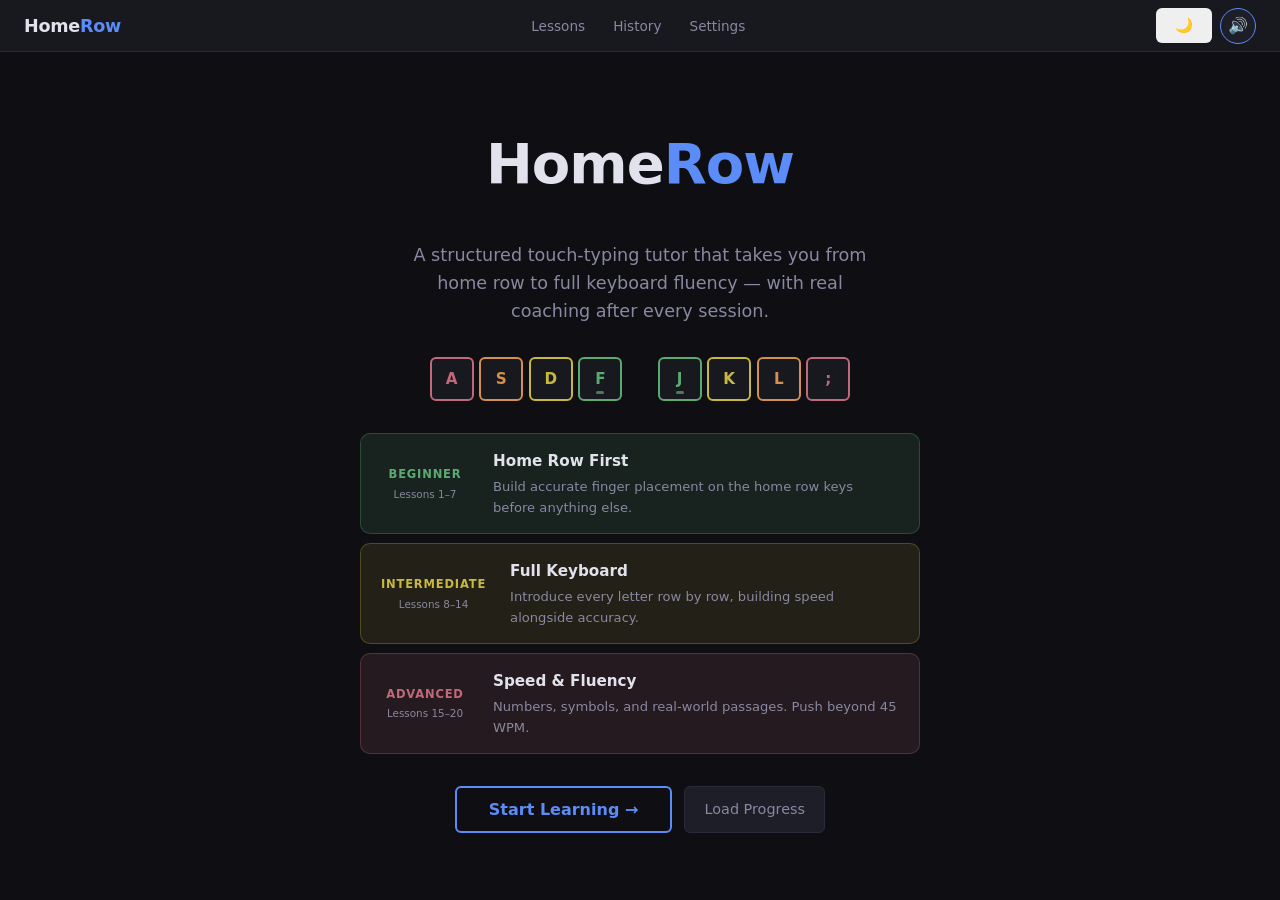
==== commit 30378ec0: "UX polish: Save/Load Progress, screen restore on refresh, remove API key UI - Rename Export/Import b" ====
--- a/homerow.html
+++ b/homerow.html
@@ -85,7 +85,7 @@
 
     <div style="display: flex; gap: 0.75rem; flex-wrap: wrap; justify-content: center;">
       <button id="btn-start" class="btn-primary">Start Learning →</button>
-      <button id="btn-import-welcome" class="btn-secondary">Import Progress</button>
+      <button id="btn-import-welcome" class="btn-secondary">Load Progress</button>
     </div>
   </main>
 
@@ -96,6 +96,10 @@
     <h2>Choose a Lesson</h2>
     <p class="subtitle">Complete each lesson to unlock the next. Requires 90% accuracy and meeting the WPM target.</p>
     <div id="lessons-grid-root"></div>
+    <div class="lessons-actions">
+      <button id="btn-save-lessons" class="btn-secondary">Save Progress</button>
+      <button id="btn-load-lessons" class="btn-secondary">Load Progress</button>
+    </div>
   </main>
 
   <!-- ═══════════════════════════════════════════════════════════
@@ -216,7 +220,7 @@
     <div class="ai-feedback">
       <h3>Coach Feedback</h3>
       <div id="ai-feedback-text">
-        <span class="unavailable">Add your Anthropic API key in Settings to unlock personalised coaching feedback after each session.</span>
+        <span class="unavailable">Coaching feedback will appear here after your session.</span>
       </div>
     </div>
 
@@ -225,6 +229,7 @@
       <button id="btn-retry" class="btn-secondary">Try Again</button>
       <button id="btn-next-lesson" class="btn-primary hidden">Next Lesson →</button>
       <button id="btn-lessons-from-summary" class="btn-secondary">All Lessons</button>
+      <button id="btn-save-summary" class="btn-secondary">Save Progress</button>
     </div>
 
   </main>
@@ -310,7 +315,7 @@
       <div class="setting-row">
         <div class="setting-info">
           <label for="setting-sound">Sound Effects</label>
-          <p>Play audio feedback on correct and incorrect keystrokes. Uses keypress.wav and error.wav from assets/sounds/.</p>
+          <p>Play audio feedback on correct and incorrect keystrokes.</p>
         </div>
         <div class="toggle-wrap">
           <label class="toggle">
@@ -334,22 +339,6 @@
       </div>
     </div>
 
-    <!-- AI Feedback -->
-    <div class="settings-section">
-      <h3>AI Coaching Feedback</h3>
-
-      <div class="setting-row api-key-row">
-        <div class="setting-info">
-          <label for="setting-api-key">Anthropic API Key</label>
-          <p>Your API key is stored locally on this device only. Only required when running HomeRow locally (not on a server). Get a key at <a href="https://console.anthropic.com" target="_blank" rel="noopener">console.anthropic.com</a>.</p>
-        </div>
-        <div class="api-key-controls">
-          <input type="password" id="setting-api-key" class="api-key-input" placeholder="sk-ant-…" autocomplete="off">
-          <button id="btn-save-api-key" class="btn-secondary">Save</button>
-        </div>
-      </div>
-    </div>
-
     <!-- Data -->
     <div class="settings-section">
       <h3>Progress &amp; Data</h3>
@@ -357,11 +346,11 @@
       <div class="setting-row">
         <div class="setting-info">
           <label>Export Progress</label>
-          <p>Save all your progress, stats, and preferences as a JSON file. Suggested location: the backups/ folder in your HomeRow project.</p>
+          <p>Save all your progress, stats, and preferences as a JSON file.</p>
         </div>
         <div class="export-import-row">
-          <button id="btn-export" class="btn-secondary">Export</button>
-          <button id="btn-import" class="btn-secondary">Import</button>
+          <button id="btn-export" class="btn-secondary">Save Progress</button>
+          <button id="btn-import" class="btn-secondary">Load Progress</button>
         </div>
       </div>
     </div>
--- a/css/style.css
+++ b/css/style.css
@@ -143,9 +143,6 @@
   font-weight: 700;
   color: var(--text);
   letter-spacing: -0.3px;
-  display: flex;
-  align-items: center;
-  gap: 0.4rem;
   background: none;
   border: none;
   padding: 0;
@@ -825,6 +822,16 @@
   gap: 0.75rem;
   justify-content: center;
   flex-wrap: wrap;
+}
+
+.lessons-actions {
+  display: flex;
+  gap: 0.75rem;
+  justify-content: center;
+  flex-wrap: wrap;
+  margin-top: 1.5rem;
+  padding-top: 1.25rem;
+  border-top: 1px solid var(--border);
 }
 
 /* ─── History Screen ─────────────────────────────────────────────────────────── */
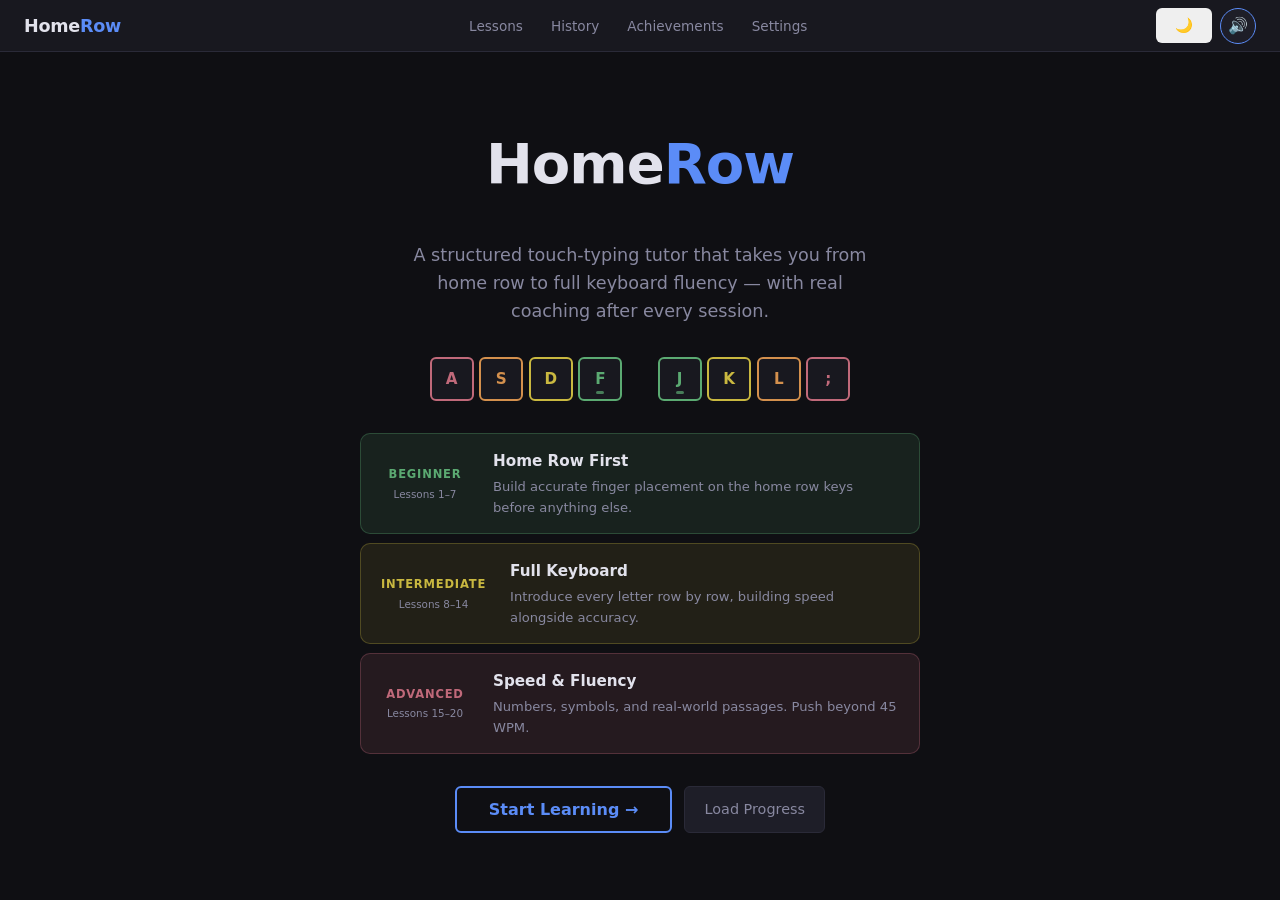
==== commit a0bd0c37: "Add achievements system with 12 standard achievements and platinum award - 13 achievements covering " ====
--- a/homerow.html
+++ b/homerow.html
@@ -9,6 +9,14 @@
 </head>
 <body>
 
+<div id="mobile-notice" class="mobile-notice hidden">
+  <div class="mobile-notice-inner">
+    <div class="mobile-notice-icon">⌨️</div>
+    <h2>HomeRow needs a keyboard</h2>
+    <p>HomeRow is a touch typing tutor designed for use with a physical keyboard. For the best experience, open it on a desktop or laptop.</p>
+  </div>
+</div>
+
 <div id="app">
 
   <!-- ═══════════════════════════════════════════════════════════
@@ -20,6 +28,7 @@
     <nav id="toolbar-nav">
       <button class="nav-btn" data-screen="lessons">Lessons</button>
       <button class="nav-btn" data-screen="history">History</button>
+      <button class="nav-btn" data-screen="achievements">Achievements</button>
       <button class="nav-btn" data-screen="settings">Settings</button>
     </nav>
 
@@ -180,17 +189,19 @@
       <div class="summary-stat">
         <div class="val accent" id="summary-wpm">—</div>
         <div class="lbl">WPM</div>
+        <div class="target-lbl" id="summary-wpm-target"></div>
       </div>
       <div class="summary-stat">
         <div class="val good" id="summary-accuracy">—</div>
         <div class="lbl">Accuracy</div>
+        <div class="target-lbl" id="summary-acc-target"></div>
       </div>
       <div class="summary-stat">
         <div class="val" id="summary-duration">—</div>
         <div class="lbl">Duration</div>
       </div>
       <div class="summary-stat">
-        <div class="val" id="summary-lesson" style="font-size: 1.4rem;">—</div>
+        <div class="val" id="summary-lesson">—</div>
         <div class="lbl">Lesson</div>
       </div>
     </div>
@@ -210,6 +221,24 @@
       <ul id="not-passed-reasons" class="not-passed-reasons"></ul>
     </div>
 
+    <!-- Strict Mode prompt (shown once after first lesson pass) -->
+    <div id="strict-mode-prompt" class="strict-prompt hidden">
+      <div class="strict-prompt-body">
+        <strong>Ready for a challenge?</strong>
+        <p>Strict Mode forces you to fix every mistake before moving on — the fastest way to build clean habits.</p>
+      </div>
+      <div class="strict-prompt-actions">
+        <button id="btn-strict-yes" class="btn-primary">Turn on Strict Mode</button>
+        <button id="btn-strict-no" class="btn-secondary">Not yet</button>
+      </div>
+    </div>
+
+    <!-- New achievements (shown when earned this session) -->
+    <div id="new-achievements-banner" class="new-achievements-banner hidden">
+      <h3>🏆 Achievement Unlocked!</h3>
+      <div id="new-achievements-list" class="new-achievements-list"></div>
+    </div>
+
     <!-- Problem keys -->
     <div class="problem-keys-section">
       <h3>Problem Keys This Session</h3>
@@ -222,6 +251,16 @@
       <div id="ai-feedback-text">
         <span class="unavailable">Coaching feedback will appear here after your session.</span>
       </div>
+    </div>
+
+    <!-- Strict Mode toggle -->
+    <div class="summary-strict-row">
+      <span class="summary-strict-label">Strict Mode</span>
+      <span class="summary-strict-desc">Fix every mistake before moving on</span>
+      <label class="toggle">
+        <input type="checkbox" id="summary-strict-check">
+        <span class="toggle-slider"></span>
+      </label>
     </div>
 
     <!-- Actions -->
@@ -235,6 +274,15 @@
   </main>
 
   <!-- ═══════════════════════════════════════════════════════════
+       SCREEN: ACHIEVEMENTS
+  ════════════════════════════════════════════════════════════ -->
+  <main id="screen-achievements" class="screen">
+    <h2>Achievements</h2>
+    <p class="subtitle">Milestones earned through your practice. Keep going — there's always another to unlock.</p>
+    <div id="achievements-grid" class="achievements-grid"></div>
+  </main>
+
+  <!-- ═══════════════════════════════════════════════════════════
        SCREEN: HISTORY
   ════════════════════════════════════════════════════════════ -->
   <main id="screen-history" class="screen">
@@ -247,6 +295,11 @@
     </div>
 
     <div id="history-content" class="hidden">
+      <div class="ai-feedback" id="history-ai-wrap">
+        <h3>Progress Summary <button id="btn-history-ai-refresh" class="btn-refresh" title="Refresh summary">↺</button></h3>
+        <div id="history-ai-text"><span class="loading">Generating your progress summary…</span></div>
+      </div>
+
       <div class="chart-wrap">
         <h3>Performance Over Time</h3>
         <canvas id="history-chart"></canvas>
@@ -345,7 +398,7 @@
 
       <div class="setting-row">
         <div class="setting-info">
-          <label>Export Progress</label>
+          <label>Save / Load Progress</label>
           <p>Save all your progress, stats, and preferences as a JSON file.</p>
         </div>
         <div class="export-import-row">
--- a/css/style.css
+++ b/css/style.css
@@ -471,7 +471,12 @@
   font-weight: 700;
   line-height: 1;
   color: var(--text);
-}
+  transition: color 0.3s;
+}
+.stat-pill .stat-val.live-good  { color: var(--finger-index); }
+.stat-pill .stat-val.live-close { color: var(--finger-middle); }
+.stat-pill .stat-val.live-mid   { color: var(--finger-ring); }
+.stat-pill .stat-val.live-low   { color: var(--finger-pinky); }
 .stat-pill .stat-lbl {
   font-size: 0.7rem;
   color: var(--text-dim);
@@ -714,6 +719,12 @@
   letter-spacing: 0.07em;
   margin-top: 0.25rem;
 }
+.summary-stat .target-lbl {
+  font-size: 0.7rem;
+  color: var(--text-dim);
+  margin-top: 0.2rem;
+  opacity: 0.7;
+}
 
 /* Unlock banner */
 .unlock-banner {
@@ -815,6 +826,18 @@
 }
 .ai-feedback .unavailable { color: var(--text-dim); font-size: 0.85rem; }
 .ai-feedback .feedback-upgrade { color: var(--text-dim); font-size: 0.8rem; margin-top: 0.5rem; }
+.ai-feedback h3 { display: flex; align-items: center; gap: 0.5rem; }
+.btn-refresh {
+  background: none;
+  border: none;
+  color: var(--text-dim);
+  font-size: 1rem;
+  cursor: pointer;
+  padding: 0;
+  line-height: 1;
+  transition: color 0.15s;
+}
+.btn-refresh:hover { color: var(--accent); }
 
 /* Summary actions */
 .summary-actions {
@@ -824,14 +847,180 @@
   flex-wrap: wrap;
 }
 
+.strict-prompt {
+  background: var(--card);
+  border: 1px solid var(--border);
+  border-left: 3px solid var(--accent);
+  border-radius: var(--radius);
+  padding: 1.1rem 1.25rem;
+  display: flex;
+  align-items: center;
+  gap: 1.25rem;
+  flex-wrap: wrap;
+}
+.strict-prompt.hidden { display: none; }
+.strict-prompt-body { flex: 1; min-width: 0; }
+.strict-prompt-body strong { display: block; margin-bottom: 0.25rem; color: var(--text); }
+.strict-prompt-body p { font-size: 0.875rem; color: var(--text-dim); margin: 0; line-height: 1.5; }
+.strict-prompt-actions { display: flex; gap: 0.5rem; flex-shrink: 0; }
+
+.summary-strict-row {
+  display: flex;
+  align-items: center;
+  gap: 0.75rem;
+  padding: 0.75rem 0;
+  border-top: 1px solid var(--border);
+}
+.summary-strict-label {
+  font-size: 0.875rem;
+  font-weight: 600;
+  color: var(--text);
+  white-space: nowrap;
+}
+.summary-strict-desc {
+  font-size: 0.8rem;
+  color: var(--text-dim);
+  flex: 1;
+}
+.summary-strict-row .toggle { flex-shrink: 0; }
+
 .lessons-actions {
-  display: flex;
+  position: fixed;
+  bottom: 2rem;
+  right: 2rem;
+  display: flex;
+  flex-direction: column;
+  gap: 0.5rem;
+  z-index: 50;
+}
+
+/* ─── Achievements Screen ───────────────────────────────────────────────────── */
+
+#screen-achievements {
+  gap: 1.5rem;
+}
+#screen-achievements h2 {
+  font-size: 1.4rem;
+  margin-bottom: 0.15rem;
+}
+#screen-achievements .subtitle {
+  color: var(--text-dim);
+  font-size: 0.9rem;
+  margin-bottom: 0.5rem;
+}
+
+.achievements-grid {
+  display: grid;
+  grid-template-columns: repeat(auto-fill, minmax(260px, 1fr));
+  gap: 1rem;
+}
+
+.achievement-card {
+  background: var(--card);
+  border: 1px solid var(--border);
+  border-radius: var(--radius);
+  padding: 1.1rem 1.25rem;
+  display: flex;
+  align-items: flex-start;
+  gap: 1rem;
+  transition: border-color 0.2s;
+}
+.achievement-card.unlocked {
+  border-left: 3px solid var(--accent);
+}
+.achievement-card.locked {
+  opacity: 0.4;
+}
+.achievement-card.platinum.unlocked {
+  border-left: 3px solid #d4a017;
+  background: linear-gradient(135deg, var(--card) 70%, rgba(212,160,23,0.08));
+}
+
+.achievements-platinum-row {
+  display: flex;
+  justify-content: center;
+  margin-top: 1rem;
+}
+.achievements-platinum-row .achievement-card {
+  width: min(380px, 100%);
+}
+
+.achievement-icon {
+  width: 40px;
+  height: 40px;
+  flex-shrink: 0;
+  color: var(--accent);
+  display: flex;
+  align-items: center;
+  justify-content: center;
+}
+.achievement-card.locked .achievement-icon { color: var(--text-dim); }
+.achievement-card.platinum.unlocked .achievement-icon { color: #d4a017; }
+.achievement-icon svg { width: 100%; height: 100%; }
+
+.achievement-info { flex: 1; min-width: 0; }
+.achievement-name {
+  font-weight: 700;
+  font-size: 0.9rem;
+  color: var(--text);
+  margin-bottom: 0.2rem;
+}
+.achievement-card.platinum.unlocked .achievement-name { color: #d4a017; }
+.achievement-desc {
+  font-size: 0.78rem;
+  color: var(--text-dim);
+  line-height: 1.4;
+}
+.achievement-date {
+  font-size: 0.72rem;
+  color: var(--accent);
+  margin-top: 0.3rem;
+  font-weight: 500;
+}
+.achievement-card.platinum.unlocked .achievement-date { color: #d4a017; }
+
+/* New achievement banner on summary screen */
+.new-achievements-banner {
+  background: var(--card);
+  border: 1px solid var(--border);
+  border-left: 3px solid #d4a017;
+  border-radius: var(--radius);
+  padding: 1rem 1.25rem;
+}
+.new-achievements-banner.hidden { display: none; }
+.new-achievements-banner h3 {
+  font-size: 0.8rem;
+  font-weight: 700;
+  text-transform: uppercase;
+  letter-spacing: 0.07em;
+  color: #d4a017;
+  margin-bottom: 0.75rem;
+}
+.new-achievements-list {
+  display: flex;
+  flex-direction: column;
+  gap: 0.6rem;
+}
+.new-achievement-item {
+  display: flex;
+  align-items: center;
   gap: 0.75rem;
-  justify-content: center;
-  flex-wrap: wrap;
-  margin-top: 1.5rem;
-  padding-top: 1.25rem;
-  border-top: 1px solid var(--border);
+}
+.new-achievement-icon {
+  width: 34px;
+  height: 34px;
+  flex-shrink: 0;
+  color: #d4a017;
+}
+.new-achievement-icon svg { width: 100%; height: 100%; }
+.new-achievement-name {
+  font-weight: 700;
+  font-size: 0.88rem;
+  color: var(--text);
+}
+.new-achievement-desc {
+  font-size: 0.78rem;
+  color: var(--text-dim);
 }
 
 /* ─── History Screen ─────────────────────────────────────────────────────────── */
@@ -997,8 +1186,9 @@
   font-size: 0.9rem;
   font-weight: 500;
   margin-bottom: 0.25rem;
-  cursor: pointer;
-}
+  cursor: default;
+}
+.setting-info label[for] { cursor: pointer; }
 .setting-info p {
   font-size: 0.8rem;
   color: var(--text-dim);
@@ -1356,3 +1546,35 @@
   .session-header { flex-direction: column; align-items: flex-start; }
   .keyboard-wrap { overflow-x: auto; }
 }
+
+/* ─── Mobile Notice ───────────────────────────────────────────────────────── */
+
+.mobile-notice {
+  position: fixed;
+  inset: 0;
+  background: var(--bg);
+  display: flex;
+  align-items: center;
+  justify-content: center;
+  z-index: 1000;
+  padding: 2rem;
+}
+.mobile-notice.hidden { display: none; }
+.mobile-notice-inner {
+  text-align: center;
+  max-width: 340px;
+}
+.mobile-notice-icon {
+  font-size: 3rem;
+  margin-bottom: 1.25rem;
+}
+.mobile-notice-inner h2 {
+  font-size: 1.3rem;
+  margin-bottom: 0.75rem;
+  color: var(--text);
+}
+.mobile-notice-inner p {
+  color: var(--text-dim);
+  font-size: 0.95rem;
+  line-height: 1.6;
+}
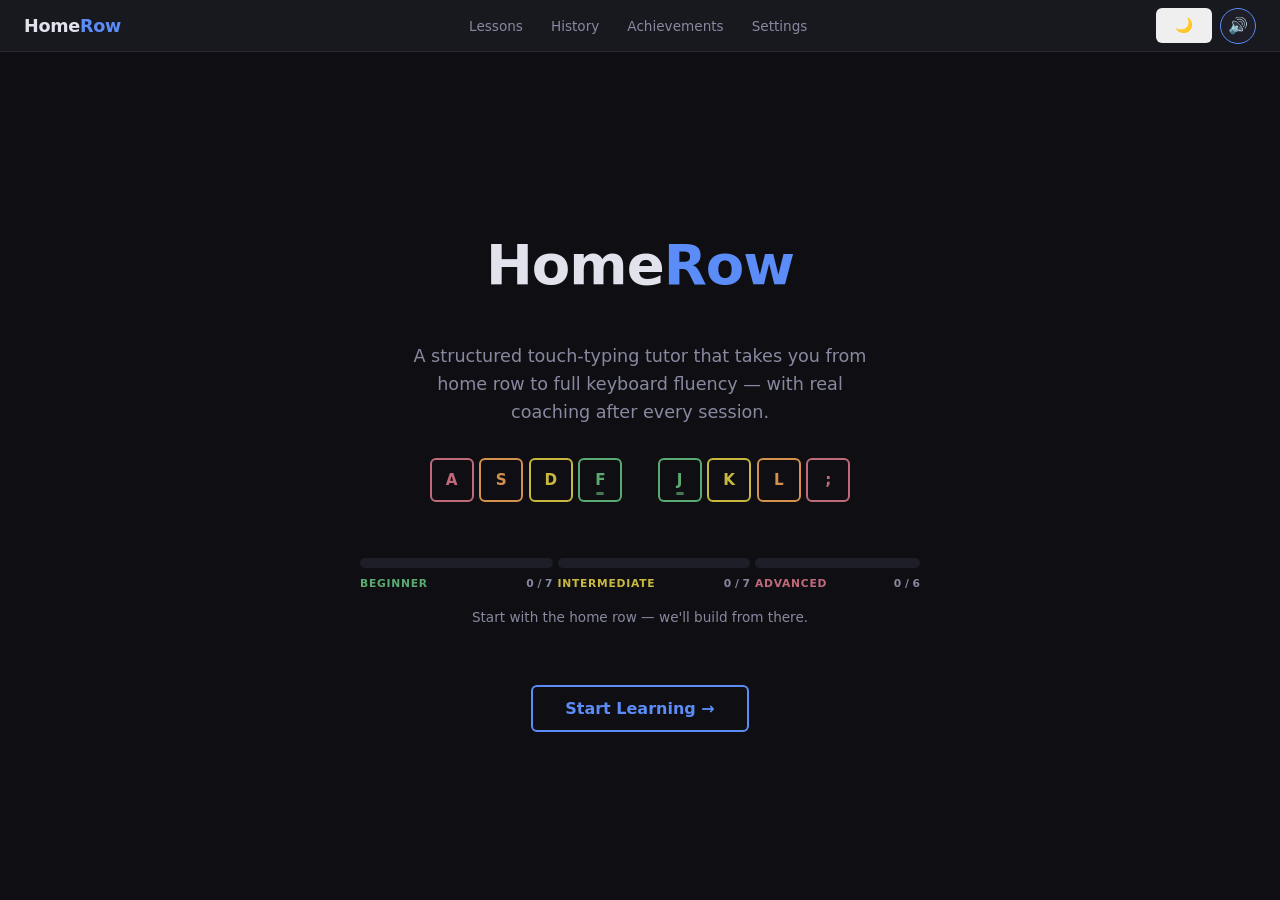
==== commit ded67645: "UX polish: progress bar, favicon, cumulative WPM, save dialog, spacebar layout - Welcome screen: seg" ====
--- a/homerow.html
+++ b/homerow.html
@@ -5,6 +5,7 @@
   <meta name="viewport" content="width=device-width, initial-scale=1.0">
   <title>HomeRow — Touch Typing Tutor</title>
   <meta name="description" content="HomeRow: a structured, phase-based touch typing tutor with AI coaching feedback.">
+  <link rel="icon" type="image/svg+xml" href="./assets/icons/favicon.svg">
   <link rel="stylesheet" href="./css/style.css">
 </head>
 <body>
@@ -59,37 +60,37 @@
       <div class="welcome-key" data-finger="right-pinky">;</div>
     </div>
 
-    <div class="welcome-phases">
-      <div class="phase-card phase-card--beginner">
-        <div class="phase-label">
-          <span class="phase-tag">Beginner</span>
-          <span class="phase-lessons">Lessons 1–7</span>
-        </div>
-        <div class="phase-content">
-          <h3>Home Row First</h3>
-          <p>Build accurate finger placement on the home row keys before anything else.</p>
-        </div>
-      </div>
-      <div class="phase-card phase-card--intermediate">
-        <div class="phase-label">
-          <span class="phase-tag">Intermediate</span>
-          <span class="phase-lessons">Lessons 8–14</span>
-        </div>
-        <div class="phase-content">
-          <h3>Full Keyboard</h3>
-          <p>Introduce every letter row by row, building speed alongside accuracy.</p>
-        </div>
-      </div>
-      <div class="phase-card phase-card--advanced">
-        <div class="phase-label">
-          <span class="phase-tag">Advanced</span>
-          <span class="phase-lessons">Lessons 15–20</span>
-        </div>
-        <div class="phase-content">
-          <h3>Speed &amp; Fluency</h3>
-          <p>Numbers, symbols, and real-world passages. Push beyond 45 WPM.</p>
-        </div>
-      </div>
+    <div class="welcome-progress">
+      <div class="welcome-progress-bar">
+        <div class="progress-segment progress-segment--beginner">
+          <div class="progress-segment-track">
+            <div class="progress-segment-fill" id="progress-fill-beginner"></div>
+          </div>
+          <div class="progress-segment-label">
+            <span class="progress-segment-name">Beginner</span>
+            <span class="progress-segment-count" id="progress-count-beginner">0 / 7</span>
+          </div>
+        </div>
+        <div class="progress-segment progress-segment--intermediate">
+          <div class="progress-segment-track">
+            <div class="progress-segment-fill" id="progress-fill-intermediate"></div>
+          </div>
+          <div class="progress-segment-label">
+            <span class="progress-segment-name">Intermediate</span>
+            <span class="progress-segment-count" id="progress-count-intermediate">0 / 7</span>
+          </div>
+        </div>
+        <div class="progress-segment progress-segment--advanced">
+          <div class="progress-segment-track">
+            <div class="progress-segment-fill" id="progress-fill-advanced"></div>
+          </div>
+          <div class="progress-segment-label">
+            <span class="progress-segment-name">Advanced</span>
+            <span class="progress-segment-count" id="progress-count-advanced">0 / 6</span>
+          </div>
+        </div>
+      </div>
+      <p class="welcome-phase-hint" id="welcome-phase-hint"></p>
     </div>
 
     <div style="display: flex; gap: 0.75rem; flex-wrap: wrap; justify-content: center;">
@@ -175,6 +176,20 @@
   </main>
 
   <!-- ═══════════════════════════════════════════════════════════
+       SCREEN: PHASE COMPLETE
+  ════════════════════════════════════════════════════════════ -->
+  <main id="screen-phase-complete" class="screen">
+    <div class="phase-complete-inner">
+      <div class="phase-complete-achievement-icon" id="phase-complete-icon"></div>
+      <div class="phase-complete-phase-label" id="phase-complete-label"></div>
+      <h2 class="phase-complete-title" id="phase-complete-title"></h2>
+      <p class="phase-complete-message" id="phase-complete-message"></p>
+      <div class="phase-complete-achievement-name" id="phase-complete-achievement-name"></div>
+      <button id="btn-phase-continue" class="btn-primary">View Results →</button>
+    </div>
+  </main>
+
+  <!-- ═══════════════════════════════════════════════════════════
        SCREEN: SUMMARY
   ════════════════════════════════════════════════════════════ -->
   <main id="screen-summary" class="screen">
@@ -265,8 +280,8 @@
 
     <!-- Actions -->
     <div class="summary-actions">
+      <button id="btn-next-lesson" class="btn-primary hidden">Next Lesson →</button>
       <button id="btn-retry" class="btn-secondary">Try Again</button>
-      <button id="btn-next-lesson" class="btn-primary hidden">Next Lesson →</button>
       <button id="btn-lessons-from-summary" class="btn-secondary">All Lessons</button>
       <button id="btn-save-summary" class="btn-secondary">Save Progress</button>
     </div>
@@ -399,7 +414,7 @@
       <div class="setting-row">
         <div class="setting-info">
           <label>Save / Load Progress</label>
-          <p>Save all your progress, stats, and preferences as a JSON file.</p>
+          <p>Save all your progress, stats, achievements, and preferences as a JSON file.</p>
         </div>
         <div class="export-import-row">
           <button id="btn-export" class="btn-secondary">Save Progress</button>
@@ -414,7 +429,7 @@
       <div class="setting-row">
         <div class="setting-info">
           <label>Reset All Progress</label>
-          <p>Permanently delete all lessons, stats, and saved data. This cannot be undone.</p>
+          <p>Permanently delete all lessons, stats, achievements, and saved data. This cannot be undone.</p>
         </div>
         <button id="btn-reset" class="btn-danger">Reset Everything</button>
       </div>
@@ -434,53 +449,55 @@
     <p>Touch typing starts with your fingers in the right place. Spend 30 seconds on this and every lesson will go more smoothly.</p>
 
     <div class="tutorial-keyboard">
-      <div class="tutorial-hand-group">
-        <div class="tutorial-hand-label">Left Hand — Home Row</div>
-        <div class="tutorial-hand-keys">
-          <div class="tutorial-key-col">
-            <div class="tutorial-key" data-finger="left-pinky">A</div>
-            <span class="tutorial-key-label" data-finger="left-pinky">Pinky</span>
-          </div>
-          <div class="tutorial-key-col">
-            <div class="tutorial-key" data-finger="left-ring">S</div>
-            <span class="tutorial-key-label" data-finger="left-ring">Ring</span>
-          </div>
-          <div class="tutorial-key-col">
-            <div class="tutorial-key" data-finger="left-middle">D</div>
-            <span class="tutorial-key-label" data-finger="left-middle">Middle</span>
-          </div>
-          <div class="tutorial-key-col">
-            <div class="tutorial-key tutorial-anchor" data-finger="left-index">F</div>
-            <span class="tutorial-key-label" data-finger="left-index">Index</span>
-          </div>
-        </div>
-      </div>
-      <div class="tutorial-spacer"></div>
-      <div class="tutorial-hand-group">
-        <div class="tutorial-hand-label">Right Hand — Home Row</div>
-        <div class="tutorial-hand-keys">
-          <div class="tutorial-key-col">
-            <div class="tutorial-key tutorial-anchor" data-finger="right-index">J</div>
-            <span class="tutorial-key-label" data-finger="right-index">Index</span>
-          </div>
-          <div class="tutorial-key-col">
-            <div class="tutorial-key" data-finger="right-middle">K</div>
-            <span class="tutorial-key-label" data-finger="right-middle">Middle</span>
-          </div>
-          <div class="tutorial-key-col">
-            <div class="tutorial-key" data-finger="right-ring">L</div>
-            <span class="tutorial-key-label" data-finger="right-ring">Ring</span>
-          </div>
-          <div class="tutorial-key-col">
-            <div class="tutorial-key" data-finger="right-pinky">;</div>
-            <span class="tutorial-key-label" data-finger="right-pinky">Pinky</span>
-          </div>
-        </div>
-      </div>
-    </div>
-    <div class="tutorial-spacebar-col">
-      <div class="tutorial-key tutorial-spacebar" data-finger="thumb">Space</div>
-      <span class="tutorial-key-label" data-finger="thumb">Thumb</span>
+      <div class="tutorial-hands-row">
+        <div class="tutorial-hand-group">
+          <div class="tutorial-hand-label">Left Hand — Home Row</div>
+          <div class="tutorial-hand-keys">
+            <div class="tutorial-key-col">
+              <div class="tutorial-key" data-finger="left-pinky">A</div>
+              <span class="tutorial-key-label" data-finger="left-pinky">Pinky</span>
+            </div>
+            <div class="tutorial-key-col">
+              <div class="tutorial-key" data-finger="left-ring">S</div>
+              <span class="tutorial-key-label" data-finger="left-ring">Ring</span>
+            </div>
+            <div class="tutorial-key-col">
+              <div class="tutorial-key" data-finger="left-middle">D</div>
+              <span class="tutorial-key-label" data-finger="left-middle">Middle</span>
+            </div>
+            <div class="tutorial-key-col">
+              <div class="tutorial-key tutorial-anchor" data-finger="left-index">F</div>
+              <span class="tutorial-key-label" data-finger="left-index">Index</span>
+            </div>
+          </div>
+        </div>
+        <div class="tutorial-spacer"></div>
+        <div class="tutorial-hand-group">
+          <div class="tutorial-hand-label">Right Hand — Home Row</div>
+          <div class="tutorial-hand-keys">
+            <div class="tutorial-key-col">
+              <div class="tutorial-key tutorial-anchor" data-finger="right-index">J</div>
+              <span class="tutorial-key-label" data-finger="right-index">Index</span>
+            </div>
+            <div class="tutorial-key-col">
+              <div class="tutorial-key" data-finger="right-middle">K</div>
+              <span class="tutorial-key-label" data-finger="right-middle">Middle</span>
+            </div>
+            <div class="tutorial-key-col">
+              <div class="tutorial-key" data-finger="right-ring">L</div>
+              <span class="tutorial-key-label" data-finger="right-ring">Ring</span>
+            </div>
+            <div class="tutorial-key-col">
+              <div class="tutorial-key" data-finger="right-pinky">;</div>
+              <span class="tutorial-key-label" data-finger="right-pinky">Pinky</span>
+            </div>
+          </div>
+        </div>
+      </div>
+      <div class="tutorial-spacebar-col">
+        <div class="tutorial-key tutorial-spacebar" data-finger="thumb">Space</div>
+        <span class="tutorial-key-label" data-finger="thumb">Thumb</span>
+      </div>
     </div>
 
     <ul class="tutorial-tips">
@@ -514,7 +531,7 @@
 <div id="modal-reset" class="modal-overlay">
   <div class="modal">
     <h3>Reset All Progress?</h3>
-    <p>This will permanently delete all your lessons, session history, problem key data, and preferences. This action cannot be undone. Export your progress first if you want a backup.</p>
+    <p>This will permanently delete all your lessons, session history, problem key data, achievements, and preferences. This action cannot be undone. Save your progress first if you want a backup.</p>
     <div class="modal-actions">
       <button id="btn-cancel-reset" class="btn-secondary">Cancel</button>
       <button id="btn-confirm-reset" class="btn-danger">Yes, Reset Everything</button>
--- a/css/style.css
+++ b/css/style.css
@@ -243,7 +243,7 @@
   height: 44px;
   border-radius: var(--radius-sm);
   border: 2px solid var(--border);
-  background: var(--surface);
+  background: transparent;
   display: flex;
   align-items: center;
   justify-content: center;
@@ -277,52 +277,68 @@
   opacity: 0.7;
 }
 
-.welcome-phases {
-  display: flex;
-  flex-direction: column;
-  gap: 0.6rem;
+.welcome-progress {
   width: 100%;
   max-width: 560px;
-}
-
-.phase-card {
-  display: flex;
-  align-items: center;
-  gap: 1.5rem;
-  padding: 0.9rem 1.25rem;
-  border-radius: var(--radius);
-  border: 1px solid transparent;
-  text-align: left;
-}
-.phase-card--beginner    { background: rgba(91, 170, 114, 0.12); border-color: rgba(91, 170, 114, 0.3); }
-.phase-card--intermediate { background: rgba(201, 184, 64, 0.10); border-color: rgba(201, 184, 64, 0.28); }
-.phase-card--advanced    { background: rgba(192, 105, 122, 0.12); border-color: rgba(192, 105, 122, 0.3); }
-
-.phase-label {
+  margin: 1.5rem 0;
+}
+.welcome-progress-bar {
+  display: flex;
+  gap: 5px;
+  width: 100%;
+}
+.progress-segment {
   display: flex;
   flex-direction: column;
-  align-items: center;
-  min-width: 5.5rem;
-  flex-shrink: 0;
-  gap: 0.15rem;
-}
-.phase-tag {
-  font-size: 0.72rem;
+  gap: 0.45rem;
+}
+.progress-segment--beginner     { flex: 7; }
+.progress-segment--intermediate { flex: 7; }
+.progress-segment--advanced     { flex: 6; }
+
+.progress-segment-track {
+  height: 10px;
+  border-radius: 5px;
+  background: var(--card);
+  overflow: hidden;
+}
+.progress-segment-fill {
+  height: 100%;
+  width: 0%;
+  border-radius: 5px;
+  transition: width 0.5s ease;
+}
+.progress-segment--beginner     .progress-segment-fill { background: var(--finger-index); }
+.progress-segment--intermediate .progress-segment-fill { background: var(--finger-middle); }
+.progress-segment--advanced     .progress-segment-fill { background: var(--finger-pinky); }
+
+.progress-segment-label {
+  display: flex;
+  justify-content: space-between;
+  align-items: center;
+}
+.progress-segment-name {
+  font-size: 0.67rem;
   font-weight: 700;
   text-transform: uppercase;
   letter-spacing: 0.07em;
-}
-.phase-card--beginner    .phase-tag { color: var(--finger-index); }
-.phase-card--intermediate .phase-tag { color: var(--finger-middle); }
-.phase-card--advanced    .phase-tag { color: var(--finger-pinky); }
-.phase-lessons {
-  font-size: 0.65rem;
-  color: var(--text-dim);
-  white-space: nowrap;
-}
-
-.phase-content h3 { font-size: 0.95rem; margin-bottom: 0.2rem; }
-.phase-content p  { font-size: 0.82rem; color: var(--text-dim); margin: 0; }
+  color: var(--text-dim);
+}
+.progress-segment--beginner     .progress-segment-name { color: var(--finger-index); }
+.progress-segment--intermediate .progress-segment-name { color: var(--finger-middle); }
+.progress-segment--advanced     .progress-segment-name { color: var(--finger-pinky); }
+
+.progress-segment-count {
+  font-size: 0.67rem;
+  font-weight: 600;
+  color: var(--text-dim);
+}
+.welcome-phase-hint {
+  text-align: center;
+  font-size: 0.85rem;
+  color: var(--text-dim);
+  margin: 0.9rem 0 0;
+}
 
 .btn-primary {
   background: transparent;
@@ -894,6 +910,71 @@
   z-index: 50;
 }
 
+/* ─── Phase Complete Screen ─────────────────────────────────────────────────── */
+
+#screen-phase-complete {
+  --phase-colour: var(--accent);
+  justify-content: center;
+  align-items: center;
+  text-align: center;
+}
+
+.phase-complete-inner {
+  display: flex;
+  flex-direction: column;
+  align-items: center;
+  gap: 1.25rem;
+  max-width: 480px;
+  width: 100%;
+  padding: 2rem 1rem;
+}
+
+.phase-complete-achievement-icon {
+  width: 72px;
+  height: 72px;
+  color: var(--phase-colour);
+  filter: drop-shadow(0 0 12px color-mix(in srgb, var(--phase-colour) 40%, transparent));
+}
+.phase-complete-achievement-icon svg {
+  width: 100%;
+  height: 100%;
+}
+
+.phase-complete-phase-label {
+  font-size: 0.75rem;
+  font-weight: 700;
+  text-transform: uppercase;
+  letter-spacing: 0.12em;
+  color: var(--phase-colour);
+}
+
+.phase-complete-title {
+  font-size: 2rem;
+  font-weight: 800;
+  color: var(--text);
+  margin: 0;
+  line-height: 1.1;
+}
+
+.phase-complete-message {
+  font-size: 1rem;
+  color: var(--text-dim);
+  line-height: 1.6;
+  margin: 0;
+}
+
+.phase-complete-achievement-name {
+  font-size: 0.85rem;
+  font-weight: 600;
+  color: var(--phase-colour);
+  opacity: 0.85;
+}
+
+#screen-phase-complete .btn-primary {
+  margin-top: 0.5rem;
+  min-width: 160px;
+}
+
 /* ─── Achievements Screen ───────────────────────────────────────────────────── */
 
 #screen-achievements {
@@ -911,7 +992,7 @@
 
 .achievements-grid {
   display: grid;
-  grid-template-columns: repeat(auto-fill, minmax(260px, 1fr));
+  grid-template-columns: repeat(3, 1fr);
   gap: 1rem;
 }
 
@@ -931,18 +1012,12 @@
 .achievement-card.locked {
   opacity: 0.4;
 }
+.achievement-card.platinum {
+  grid-column: 2;
+}
 .achievement-card.platinum.unlocked {
   border-left: 3px solid #d4a017;
   background: linear-gradient(135deg, var(--card) 70%, rgba(212,160,23,0.08));
-}
-
-.achievements-platinum-row {
-  display: flex;
-  justify-content: center;
-  margin-top: 1rem;
-}
-.achievements-platinum-row .achievement-card {
-  width: min(380px, 100%);
 }
 
 .achievement-icon {
@@ -1309,10 +1384,12 @@
 /* Tutorial keyboard layout */
 .tutorial-keyboard {
   display: flex;
+  flex-direction: column;
+  margin: 1.5rem 0 0.5rem;
+}
+.tutorial-hands-row {
+  display: flex;
   align-items: flex-start;
-  justify-content: center;
-  gap: 1rem;
-  margin: 1.5rem 0 0.5rem;
 }
 .tutorial-hand-group {
   display: flex;
@@ -1358,9 +1435,9 @@
   flex-direction: column;
   align-items: center;
   gap: 0.35rem;
-  margin: 0.5rem 0 1.5rem;
-}
-.tutorial-spacer { width: 2rem; flex-shrink: 0; }
+  margin: 1rem 0 1.5rem;
+}
+.tutorial-spacer { flex: 1; }
 .tutorial-key {
   width: 52px;
   height: 52px;
@@ -1401,7 +1478,7 @@
 
 /* Spacebar key */
 .tutorial-spacebar {
-  width: 280px;
+  width: 100%;
   height: 40px;
   border-radius: 6px;
 }
@@ -1475,6 +1552,8 @@
 .key-badge-large.finger-left-index,
 .key-badge-large.finger-right-index  { border-color: var(--finger-index);  color: var(--finger-index); }
 .key-badge-large.finger-thumb        { border-color: var(--finger-thumb);  color: var(--finger-thumb); }
+.key-badge-spacebar { width: 160px; height: 44px; font-size: 0.85rem; letter-spacing: 0.08em; }
+.new-key-card--spacebar { grid-column: 1 / -1; }
 
 .new-key-info { display: flex; flex-direction: column; gap: 0.2rem; }
 .key-finger-label { font-size: 0.8rem; font-weight: 600; color: var(--text); }
@@ -1533,6 +1612,8 @@
 /* ─── Responsive ─────────────────────────────────────────────────────────────── */
 
 @media (max-width: 680px) {
+  .achievements-grid { grid-template-columns: repeat(2, 1fr); }
+  .achievement-card.platinum { grid-column: 1 / -1; }
   .summary-stats { grid-template-columns: repeat(2, 1fr); }
   .kb-key { width: 28px; height: 28px; font-size: 0.6rem; }
   .kb-spacebar { width: 140px; }
